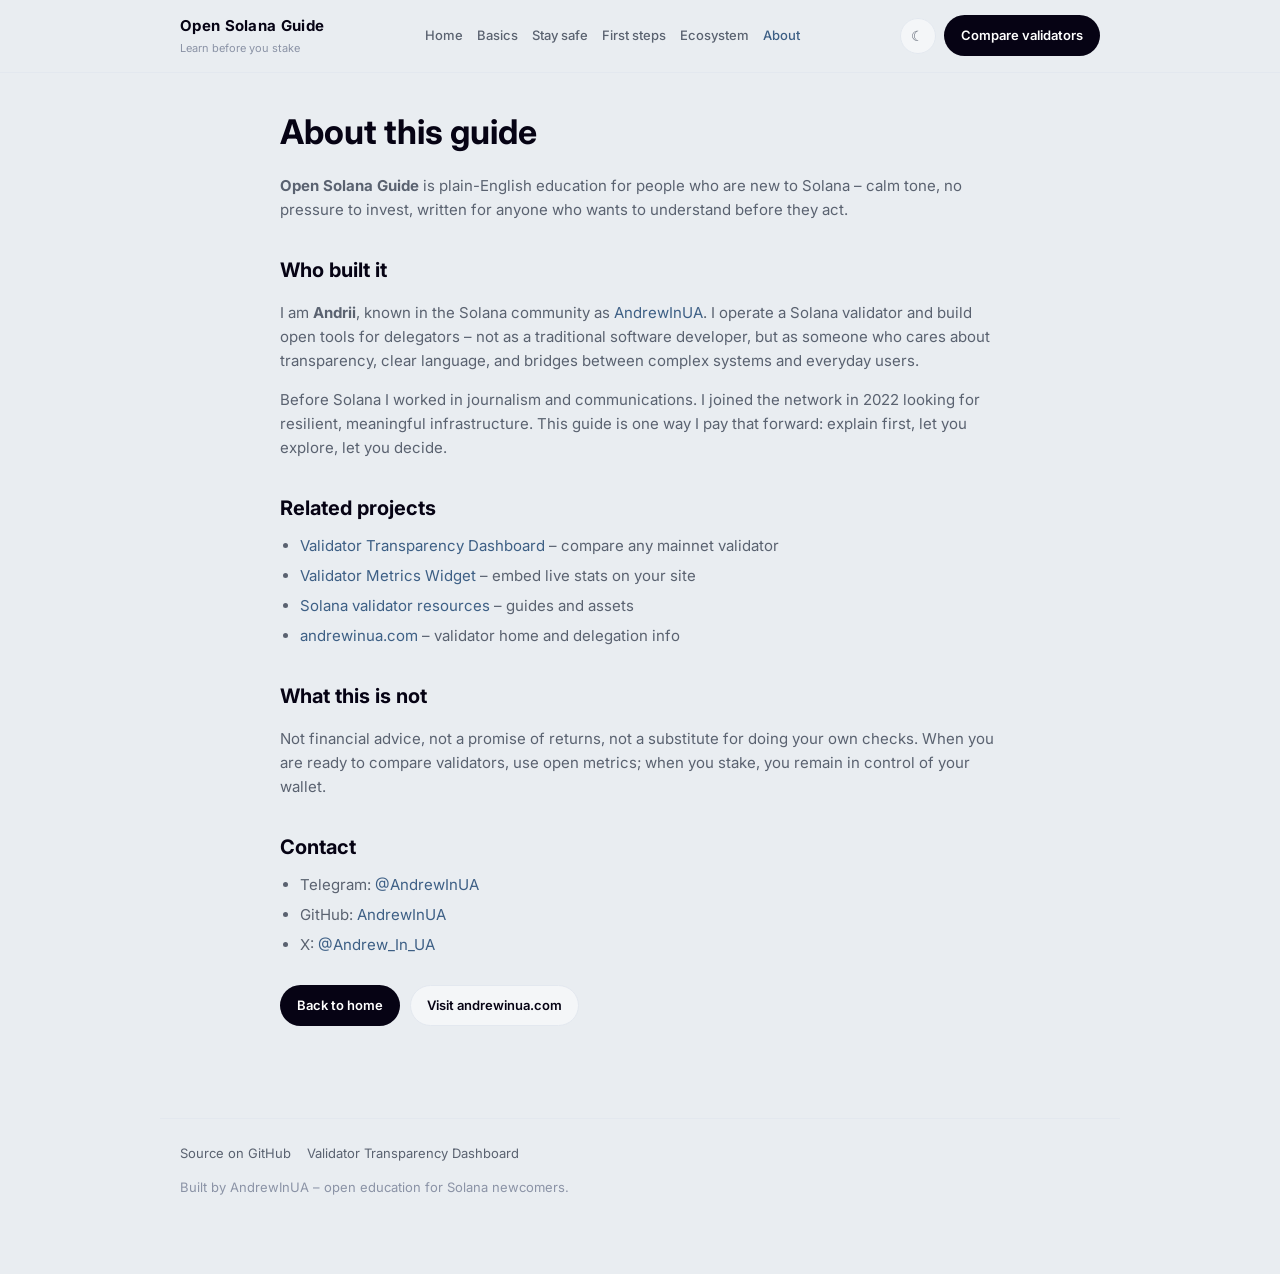
==== about.html @ 5daf4d7b "Present Open Solana Guide as standalone English site. Remove Solyanka and Ukrainian-version referenc" ====
<!doctype html>
<html lang="en">
<head>
  <meta charset="utf-8" />
  <meta name="viewport" content="width=device-width, initial-scale=1" />
  <meta name="description" content="About Open Solana Guide and AndrewInUA – builder of transparency tools for Solana delegators." />
  <title>About – Open Solana Guide</title>
  <link rel="preconnect" href="https://fonts.googleapis.com" />
  <link rel="preconnect" href="https://fonts.gstatic.com" crossorigin />
  <link href="https://fonts.googleapis.com/css2?family=Inter:wght@400;500;600;700&display=swap" rel="stylesheet" />
  <link rel="stylesheet" href="./styles.css" />
  <script src="./site.js" defer></script>
</head>
<body>
  <header class="site-header">
    <div class="site-header-inner">
      <a href="./index.html" class="brand" style="text-decoration:none">
        <span class="brand-title">Open Solana Guide</span>
        <span class="brand-tag">Learn before you stake</span>
      </a>
      <nav class="site-nav" aria-label="Main">
        <a href="./index.html">Home</a>
        <a href="./basics.html">Basics</a>
        <a href="./stay-safe.html">Stay safe</a>
        <a href="./first-steps.html">First steps</a>
        <a href="./ecosystem.html">Ecosystem</a>
        <a href="./about.html" class="active">About</a>
      </nav>
      <div class="header-actions">
        <button type="button" id="theme-toggle" class="theme-btn" aria-label="Toggle theme">☀</button>
        <a class="btn btn-primary" href="https://validator-transparency-dashboard.vercel.app/?from=learn" target="_blank" rel="noopener">Compare validators</a>
      </div>
    </div>
  </header>

  <main class="wrap prose">
    <h1>About this guide</h1>
    <p>
      <strong>Open Solana Guide</strong> is plain-English education for people who are new to Solana –
      calm tone, no pressure to invest, written for anyone who wants to understand before they act.
    </p>

    <h2>Who built it</h2>
    <p>
      I am <strong>Andrii</strong>, known in the Solana community as <a href="https://andrewinua.com/" target="_blank" rel="noopener">AndrewInUA</a>.
      I operate a Solana validator and build open tools for delegators – not as a traditional software developer,
      but as someone who cares about transparency, clear language, and bridges between complex systems and everyday users.
    </p>
    <p>
      Before Solana I worked in journalism and communications. I joined the network in 2022 looking for resilient,
      meaningful infrastructure. This guide is one way I pay that forward: explain first, let you explore, let you decide.
    </p>

    <h2>Related projects</h2>
    <ul>
      <li><a href="https://validator-transparency-dashboard.vercel.app/?from=learn" target="_blank" rel="noopener">Validator Transparency Dashboard</a> – compare any mainnet validator</li>
      <li><a href="https://github.com/AndrewInUA/solana-validator-metrics-html-widget" target="_blank" rel="noopener">Validator Metrics Widget</a> – embed live stats on your site</li>
      <li><a href="https://github.com/AndrewInUA/solana-validator-resources" target="_blank" rel="noopener">Solana validator resources</a> – guides and assets</li>
      <li><a href="https://andrewinua.com/" target="_blank" rel="noopener">andrewinua.com</a> – validator home and delegation info</li>
    </ul>

    <h2>What this is not</h2>
    <p>
      Not financial advice, not a promise of returns, not a substitute for doing your own checks.
      When you are ready to compare validators, use open metrics; when you stake, you remain in control of your wallet.
    </p>

    <h2>Contact</h2>
    <ul>
      <li>Telegram: <a href="https://t.me/AndrewInUA" target="_blank" rel="noopener">@AndrewInUA</a></li>
      <li>GitHub: <a href="https://github.com/AndrewInUA" target="_blank" rel="noopener">AndrewInUA</a></li>
      <li>X: <a href="https://x.com/Andrew_In_UA" target="_blank" rel="noopener">@Andrew_In_UA</a></li>
    </ul>

    <div class="path-row">
      <a class="btn btn-primary" href="./index.html">Back to home</a>
      <a class="btn btn-ghost" href="https://andrewinua.com/" target="_blank" rel="noopener">Visit andrewinua.com</a>
    </div>
  </main>

  <footer class="wrap site-footer">
    <div class="footer-links">
      <a href="https://github.com/AndrewInUA/open-solana-guide" target="_blank" rel="noopener">Source on GitHub</a>
      <a href="https://validator-transparency-dashboard.vercel.app/?from=learn" target="_blank" rel="noopener">Validator Transparency Dashboard</a>
    </div>
    <p>Built by AndrewInUA – open education for Solana newcomers.</p>
  </footer>
</body>
</html>
---- styles.css ----
:root {
  --bg: #0c0e14;
  --surface: #141821;
  --surface2: #1a2030;
  --border: #2a3142;
  --border2: #3a4358;
  --text: #e8ebf2;
  --text2: #9aa3b8;
  --text3: #6b7488;
  --heading: #f0f3fa;
  --link: #8eb4d4;
  --link-hover: #a8c8e6;
  --accent-soft: #5a7f9e;
  --accent: #4a7394;
  --accent-fg: #f5f8fc;
  --warn: #f36b6b;
  --font: "Inter", system-ui, sans-serif;
  --radius: 16px;
  --radius-sm: 10px;
  --max: 720px;
  --wide: 960px;
  color-scheme: dark;
}

html[data-theme="light"] {
  --bg: #e9edf1;
  --surface: #ffffff;
  --surface2: #f4f6f8;
  --border: #e3e8ef;
  --border2: #d6dce5;
  --text: #101319;
  --text2: #5a6270;
  --text3: #8b93a6;
  --heading: #060314;
  --link: #3d5f85;
  --link-hover: #2a4560;
  --accent-soft: #9aafc4;
  --accent: #060314;
  --accent-fg: #ffffff;
  color-scheme: light;
}

*, *::before, *::after { box-sizing: border-box; }

body {
  margin: 0;
  font-family: var(--font);
  background: var(--bg);
  color: var(--text);
  line-height: 1.6;
  font-size: 16px;
}

a { color: var(--link); text-decoration: none; }
a:hover { color: var(--link-hover); text-decoration: underline; }

.wrap {
  max-width: var(--wide);
  margin: 0 auto;
  padding: 0 20px 64px;
}

.site-header {
  position: sticky;
  top: 0;
  z-index: 20;
  background: color-mix(in srgb, var(--bg) 88%, transparent);
  backdrop-filter: blur(10px);
  border-bottom: 1px solid var(--border);
}

.site-header-inner {
  max-width: var(--wide);
  margin: 0 auto;
  padding: 14px 20px;
  display: flex;
  align-items: center;
  justify-content: space-between;
  gap: 16px;
  flex-wrap: wrap;
}

.brand {
  display: flex;
  flex-direction: column;
  gap: 2px;
}

.brand-title {
  font-size: 15px;
  font-weight: 700;
  color: var(--heading);
  letter-spacing: 0.02em;
}

.brand-tag {
  font-size: 11px;
  color: var(--text3);
}

.site-nav {
  display: flex;
  flex-wrap: wrap;
  gap: 6px 14px;
  align-items: center;
}

.site-nav a {
  font-size: 13px;
  color: var(--text2);
  text-decoration: none;
  font-weight: 500;
}

.site-nav a:hover,
.site-nav a.active {
  color: var(--heading);
  text-decoration: none;
}

.site-nav a.active { color: var(--link); }

.header-actions {
  display: flex;
  gap: 8px;
  align-items: center;
}

.btn {
  display: inline-flex;
  align-items: center;
  justify-content: center;
  padding: 9px 16px;
  border-radius: 999px;
  font-size: 13px;
  font-weight: 600;
  border: 1px solid transparent;
  cursor: pointer;
  text-decoration: none !important;
  transition: opacity 0.15s ease;
}

.btn:hover { opacity: 0.92; text-decoration: none !important; }

.btn-primary {
  background: var(--accent);
  color: var(--accent-fg);
}

.btn-ghost {
  background: var(--surface2);
  color: var(--heading);
  border-color: var(--border);
}

.theme-btn {
  width: 36px;
  height: 36px;
  padding: 0;
  border-radius: 999px;
  border: 1px solid var(--border);
  background: var(--surface2);
  color: var(--text2);
  cursor: pointer;
  font-size: 14px;
}

.hero {
  padding: 48px 0 32px;
  max-width: var(--max);
}

.hero h1 {
  margin: 0 0 12px;
  font-size: clamp(28px, 5vw, 38px);
  line-height: 1.15;
  color: var(--heading);
  letter-spacing: -0.02em;
}

.hero-lead {
  font-size: 18px;
  color: var(--text2);
  margin: 0 0 24px;
  max-width: 36em;
}

.hero-note {
  font-size: 14px;
  color: var(--text3);
  border-left: 3px solid var(--accent-soft);
  padding-left: 14px;
  margin: 24px 0 0;
}

.card-grid {
  display: grid;
  grid-template-columns: repeat(auto-fill, minmax(260px, 1fr));
  gap: 14px;
  margin: 32px 0;
}

.card {
  background: var(--surface);
  border: 1px solid var(--border);
  border-radius: var(--radius);
  padding: 20px;
}

.card h2, .card h3 {
  margin: 0 0 8px;
  font-size: 16px;
  color: var(--heading);
}

.card p {
  margin: 0 0 12px;
  font-size: 14px;
  color: var(--text2);
}

.card-link {
  font-size: 13px;
  font-weight: 600;
  color: var(--link);
}

.prose {
  max-width: var(--max);
  padding: 32px 0 16px;
}

.prose h1 {
  margin: 0 0 12px;
  font-size: clamp(26px, 4vw, 34px);
  color: var(--heading);
}

.prose h2 {
  margin: 32px 0 10px;
  font-size: 20px;
  color: var(--heading);
}

.prose h3 {
  margin: 24px 0 8px;
  font-size: 16px;
  color: var(--heading);
}

.prose p, .prose li {
  color: var(--text2);
  font-size: 15px;
}

.prose ul, .prose ol {
  padding-left: 1.25em;
  margin: 0 0 16px;
}

.prose li { margin-bottom: 6px; }

.prose blockquote {
  margin: 20px 0;
  padding: 14px 18px;
  border-left: 3px solid var(--accent-soft);
  background: var(--surface2);
  border-radius: 0 var(--radius-sm) var(--radius-sm) 0;
  color: var(--text2);
  font-size: 15px;
}

.callout {
  background: var(--surface);
  border: 1px solid var(--border);
  border-radius: var(--radius);
  padding: 18px 20px;
  margin: 24px 0;
}

.callout strong { color: var(--heading); }

.callout-warn {
  border-color: color-mix(in srgb, var(--warn) 40%, var(--border));
}

.path-row {
  display: flex;
  flex-wrap: wrap;
  gap: 10px;
  margin: 28px 0;
}

.step-list {
  counter-reset: step;
  list-style: none;
  padding: 0;
  margin: 20px 0;
}

.step-list li {
  counter-increment: step;
  position: relative;
  padding: 16px 16px 16px 52px;
  margin-bottom: 10px;
  background: var(--surface);
  border: 1px solid var(--border);
  border-radius: var(--radius-sm);
  color: var(--text2);
  font-size: 15px;
}

.step-list li::before {
  content: counter(step);
  position: absolute;
  left: 16px;
  top: 16px;
  width: 24px;
  height: 24px;
  border-radius: 999px;
  background: var(--accent);
  color: var(--accent-fg);
  font-size: 12px;
  font-weight: 700;
  display: flex;
  align-items: center;
  justify-content: center;
}

.site-footer {
  margin-top: 48px;
  padding-top: 24px;
  border-top: 1px solid var(--border);
  font-size: 13px;
  color: var(--text3);
}

.site-footer a { color: var(--text2); }

.footer-links {
  display: flex;
  flex-wrap: wrap;
  gap: 8px 16px;
  margin-bottom: 12px;
}

@media (max-width: 640px) {
  .site-nav { width: 100%; }
  .header-actions { width: 100%; justify-content: flex-end; }
}
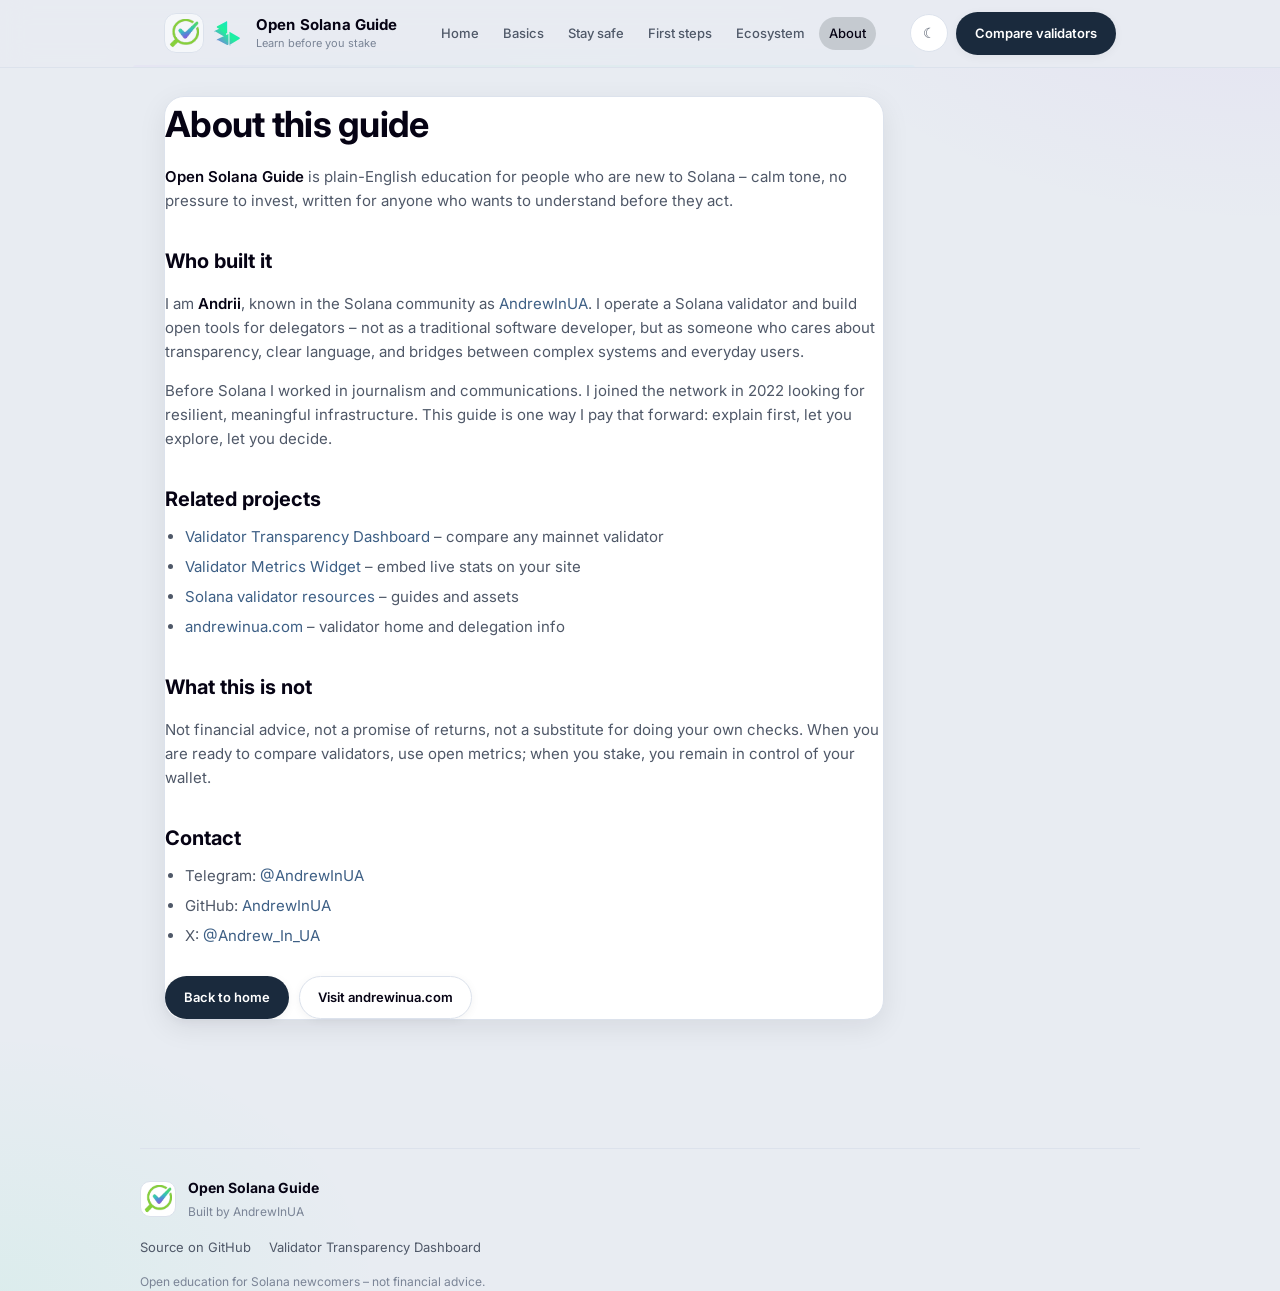
==== commit ce8a8570: "Polish guide UI with logos, hero panel, and card styling. Adds AndrewInUA and Solana marks in the he" ====
--- a/about.html
+++ b/about.html
@@ -9,14 +9,21 @@
   <link rel="preconnect" href="https://fonts.gstatic.com" crossorigin />
   <link href="https://fonts.googleapis.com/css2?family=Inter:wght@400;500;600;700&display=swap" rel="stylesheet" />
   <link rel="stylesheet" href="./styles.css" />
+  <link rel="icon" href="./assets/logo-transparent.png" type="image/png" />
   <script src="./site.js" defer></script>
 </head>
 <body>
   <header class="site-header">
     <div class="site-header-inner">
-      <a href="./index.html" class="brand" style="text-decoration:none">
-        <span class="brand-title">Open Solana Guide</span>
-        <span class="brand-tag">Learn before you stake</span>
+      <a href="./index.html" class="brand">
+        <span class="brand-logos" aria-hidden="true">
+          <img src="./assets/logo-transparent.png" alt="" class="brand-logo brand-logo-owner" width="40" height="40" />
+          <img src="./assets/solana-mark.svg" alt="" class="brand-logo brand-logo-solana" width="32" height="28" />
+        </span>
+        <span class="brand-text">
+          <span class="brand-title">Open Solana Guide</span>
+          <span class="brand-tag">Learn before you stake</span>
+        </span>
       </a>
       <nav class="site-nav" aria-label="Main">
         <a href="./index.html">Home</a>
@@ -33,9 +40,10 @@
     </div>
   </header>
 
-  <main class="wrap prose">
+  <main class="wrap">
+    <article class="prose-panel prose">
     <h1>About this guide</h1>
-    <p>
+    <p class="prose-lead">
       <strong>Open Solana Guide</strong> is plain-English education for people who are new to Solana –
       calm tone, no pressure to invest, written for anyone who wants to understand before they act.
     </p>
@@ -76,14 +84,22 @@
       <a class="btn btn-primary" href="./index.html">Back to home</a>
       <a class="btn btn-ghost" href="https://andrewinua.com/" target="_blank" rel="noopener">Visit andrewinua.com</a>
     </div>
+    </article>
   </main>
 
   <footer class="wrap site-footer">
+    <div class="footer-brand">
+      <img src="./assets/logo-transparent.png" alt="" width="36" height="36" />
+      <div>
+        <strong>Open Solana Guide</strong>
+        <span>Built by AndrewInUA</span>
+      </div>
+    </div>
     <div class="footer-links">
       <a href="https://github.com/AndrewInUA/open-solana-guide" target="_blank" rel="noopener">Source on GitHub</a>
       <a href="https://validator-transparency-dashboard.vercel.app/?from=learn" target="_blank" rel="noopener">Validator Transparency Dashboard</a>
     </div>
-    <p>Built by AndrewInUA – open education for Solana newcomers.</p>
+    <p class="footer-note">Open education for Solana newcomers – not financial advice.</p>
   </footer>
 </body>
 </html>
--- a/styles.css
+++ b/styles.css
@@ -1,42 +1,51 @@
 :root {
-  --bg: #0c0e14;
-  --surface: #141821;
-  --surface2: #1a2030;
-  --border: #2a3142;
-  --border2: #3a4358;
+  --bg: #0a0c12;
+  --bg-elevated: #10141f;
+  --surface: #161b28;
+  --surface2: #1c2333;
+  --border: #2a3348;
+  --border2: #3d4a63;
   --text: #e8ebf2;
   --text2: #9aa3b8;
   --text3: #6b7488;
-  --heading: #f0f3fa;
+  --heading: #f4f6fb;
   --link: #8eb4d4;
   --link-hover: #a8c8e6;
   --accent-soft: #5a7f9e;
-  --accent: #4a7394;
+  --accent: #5b8cad;
   --accent-fg: #f5f8fc;
+  --solana-purple: #9945ff;
+  --solana-green: #14f195;
+  --solana-cyan: #00d4ff;
   --warn: #f36b6b;
   --font: "Inter", system-ui, sans-serif;
-  --radius: 16px;
-  --radius-sm: 10px;
+  --radius: 18px;
+  --radius-sm: 12px;
   --max: 720px;
-  --wide: 960px;
+  --wide: 1000px;
+  --shadow-card: 0 8px 32px rgba(0, 0, 0, 0.35);
+  --shadow-soft: 0 2px 12px rgba(0, 0, 0, 0.2);
   color-scheme: dark;
 }
 
 html[data-theme="light"] {
-  --bg: #e9edf1;
+  --bg: #e8ecf2;
+  --bg-elevated: #f0f3f8;
   --surface: #ffffff;
-  --surface2: #f4f6f8;
-  --border: #e3e8ef;
-  --border2: #d6dce5;
+  --surface2: #f5f7fa;
+  --border: #dce2ec;
+  --border2: #c5cedd;
   --text: #101319;
-  --text2: #5a6270;
-  --text3: #8b93a6;
+  --text2: #4f5868;
+  --text3: #7a8496;
   --heading: #060314;
   --link: #3d5f85;
   --link-hover: #2a4560;
-  --accent-soft: #9aafc4;
-  --accent: #060314;
+  --accent-soft: #8fa8c0;
+  --accent: #1a2a3d;
   --accent-fg: #ffffff;
+  --shadow-card: 0 8px 28px rgba(16, 19, 25, 0.08);
+  --shadow-soft: 0 2px 10px rgba(16, 19, 25, 0.05);
   color-scheme: light;
 }
 
@@ -49,6 +58,16 @@
   color: var(--text);
   line-height: 1.6;
   font-size: 16px;
+  min-height: 100vh;
+  background-image:
+    radial-gradient(ellipse 80% 50% at 100% -10%, rgba(153, 69, 255, 0.12), transparent 55%),
+    radial-gradient(ellipse 60% 40% at 0% 100%, rgba(20, 241, 149, 0.07), transparent 50%);
+}
+
+html[data-theme="light"] body {
+  background-image:
+    radial-gradient(ellipse 80% 50% at 100% -10%, rgba(153, 69, 255, 0.08), transparent 55%),
+    radial-gradient(ellipse 60% 40% at 0% 100%, rgba(20, 241, 149, 0.06), transparent 50%);
 }
 
 a { color: var(--link); text-decoration: none; }
@@ -57,22 +76,22 @@
 .wrap {
   max-width: var(--wide);
   margin: 0 auto;
-  padding: 0 20px 64px;
+  padding: 0 24px 72px;
 }
 
 .site-header {
   position: sticky;
   top: 0;
-  z-index: 20;
-  background: color-mix(in srgb, var(--bg) 88%, transparent);
-  backdrop-filter: blur(10px);
+  z-index: 30;
+  background: color-mix(in srgb, var(--bg) 90%, transparent);
+  backdrop-filter: blur(14px);
   border-bottom: 1px solid var(--border);
 }
 
 .site-header-inner {
   max-width: var(--wide);
   margin: 0 auto;
-  padding: 14px 20px;
+  padding: 12px 24px;
   display: flex;
   align-items: center;
   justify-content: space-between;
@@ -82,26 +101,66 @@
 
 .brand {
   display: flex;
+  align-items: center;
+  gap: 12px;
+  text-decoration: none !important;
+  min-width: 0;
+}
+
+.brand:hover { text-decoration: none !important; }
+
+.brand-logos {
+  display: flex;
+  align-items: center;
+  gap: 8px;
+  flex-shrink: 0;
+}
+
+.brand-logo {
+  display: block;
+  object-fit: contain;
+}
+
+.brand-logo-owner {
+  width: 40px;
+  height: 40px;
+  border-radius: 12px;
+  border: 1px solid var(--border);
+  background: var(--surface2);
+  padding: 4px;
+}
+
+.brand-logo-solana {
+  width: 32px;
+  height: auto;
+  opacity: 0.95;
+}
+
+.brand-text {
+  display: flex;
   flex-direction: column;
-  gap: 2px;
+  gap: 1px;
+  min-width: 0;
 }
 
 .brand-title {
   font-size: 15px;
   font-weight: 700;
   color: var(--heading);
-  letter-spacing: 0.02em;
+  letter-spacing: 0.01em;
+  line-height: 1.25;
 }
 
 .brand-tag {
   font-size: 11px;
   color: var(--text3);
+  line-height: 1.3;
 }
 
 .site-nav {
   display: flex;
   flex-wrap: wrap;
-  gap: 6px 14px;
+  gap: 4px;
   align-items: center;
 }
 
@@ -110,15 +169,22 @@
   color: var(--text2);
   text-decoration: none;
   font-weight: 500;
-}
-
-.site-nav a:hover,
+  padding: 6px 10px;
+  border-radius: 999px;
+  transition: background 0.15s ease, color 0.15s ease;
+}
+
+.site-nav a:hover {
+  color: var(--heading);
+  background: var(--surface2);
+  text-decoration: none;
+}
+
 .site-nav a.active {
   color: var(--heading);
+  background: color-mix(in srgb, var(--accent) 22%, var(--surface2));
   text-decoration: none;
 }
-
-.site-nav a.active { color: var(--link); }
 
 .header-actions {
   display: flex;
@@ -130,93 +196,188 @@
   display: inline-flex;
   align-items: center;
   justify-content: center;
-  padding: 9px 16px;
+  padding: 10px 18px;
   border-radius: 999px;
   font-size: 13px;
   font-weight: 600;
   border: 1px solid transparent;
   cursor: pointer;
   text-decoration: none !important;
-  transition: opacity 0.15s ease;
-}
-
-.btn:hover { opacity: 0.92; text-decoration: none !important; }
+  transition: transform 0.12s ease, box-shadow 0.15s ease, opacity 0.15s ease;
+}
+
+.btn:hover {
+  text-decoration: none !important;
+  transform: translateY(-1px);
+}
 
 .btn-primary {
+  background: linear-gradient(135deg, var(--accent) 0%, color-mix(in srgb, var(--solana-purple) 35%, var(--accent)) 100%);
+  color: var(--accent-fg);
+  box-shadow: var(--shadow-soft);
+}
+
+html[data-theme="light"] .btn-primary {
   background: var(--accent);
   color: var(--accent-fg);
 }
 
 .btn-ghost {
-  background: var(--surface2);
+  background: var(--surface);
   color: var(--heading);
   border-color: var(--border);
+  box-shadow: var(--shadow-soft);
 }
 
 .theme-btn {
-  width: 36px;
-  height: 36px;
+  width: 38px;
+  height: 38px;
   padding: 0;
   border-radius: 999px;
   border: 1px solid var(--border);
-  background: var(--surface2);
+  background: var(--surface);
   color: var(--text2);
   cursor: pointer;
   font-size: 14px;
-}
-
-.hero {
-  padding: 48px 0 32px;
+  transition: background 0.15s ease;
+}
+
+.theme-btn:hover { background: var(--surface2); }
+
+.hero-panel {
+  margin-top: 28px;
+  padding: 36px 32px 32px;
+  background: var(--surface);
+  border: 1px solid var(--border);
+  border-radius: calc(var(--radius) + 4px);
+  box-shadow: var(--shadow-card);
+  position: relative;
+  overflow: hidden;
   max-width: var(--max);
+}
+
+.hero-panel::before {
+  content: "";
+  position: absolute;
+  top: 0;
+  left: 0;
+  right: 0;
+  height: 3px;
+  background: linear-gradient(90deg, var(--solana-purple), var(--solana-green), var(--solana-cyan));
+  opacity: 0.85;
+}
+
+.hero-badge {
+  display: inline-flex;
+  align-items: center;
+  gap: 8px;
+  font-size: 11px;
+  font-weight: 600;
+  letter-spacing: 0.06em;
+  text-transform: uppercase;
+  color: var(--text3);
+  margin-bottom: 14px;
+}
+
+.hero-badge img {
+  width: 18px;
+  height: auto;
 }
 
 .hero h1 {
   margin: 0 0 12px;
-  font-size: clamp(28px, 5vw, 38px);
-  line-height: 1.15;
-  color: var(--heading);
-  letter-spacing: -0.02em;
+  font-size: clamp(30px, 5vw, 42px);
+  line-height: 1.12;
+  color: var(--heading);
+  letter-spacing: -0.03em;
+  position: relative;
 }
 
 .hero-lead {
   font-size: 18px;
   color: var(--text2);
-  margin: 0 0 24px;
-  max-width: 36em;
+  margin: 0 0 26px;
+  max-width: 38em;
+  line-height: 1.55;
 }
 
 .hero-note {
   font-size: 14px;
+  color: var(--text2);
+  border-left: 3px solid var(--accent-soft);
+  padding: 12px 0 12px 16px;
+  margin: 24px 0 0;
+  background: color-mix(in srgb, var(--surface2) 80%, transparent);
+  border-radius: 0 var(--radius-sm) var(--radius-sm) 0;
+}
+
+.section-intro {
+  max-width: var(--max);
+  margin: 40px 0 16px;
+}
+
+.section-intro h2 {
+  margin: 0 0 8px;
+  font-size: 13px;
+  font-weight: 700;
+  letter-spacing: 0.08em;
+  text-transform: uppercase;
   color: var(--text3);
-  border-left: 3px solid var(--accent-soft);
-  padding-left: 14px;
-  margin: 24px 0 0;
+}
+
+.section-intro p {
+  margin: 0;
+  font-size: 15px;
+  color: var(--text2);
+  max-width: 40em;
+  line-height: 1.55;
+}
+
+.section-intro strong {
+  color: var(--heading);
+  font-weight: 600;
 }
 
 .card-grid {
   display: grid;
-  grid-template-columns: repeat(auto-fill, minmax(260px, 1fr));
-  gap: 14px;
-  margin: 32px 0;
+  grid-template-columns: repeat(auto-fill, minmax(280px, 1fr));
+  gap: 16px;
+  margin: 0 0 32px;
+  max-width: var(--wide);
 }
 
 .card {
   background: var(--surface);
   border: 1px solid var(--border);
   border-radius: var(--radius);
-  padding: 20px;
-}
-
-.card h2, .card h3 {
+  padding: 22px;
+  box-shadow: var(--shadow-soft);
+  transition: transform 0.15s ease, border-color 0.15s ease, box-shadow 0.15s ease;
+}
+
+.card:hover {
+  transform: translateY(-2px);
+  border-color: var(--border2);
+  box-shadow: var(--shadow-card);
+}
+
+.card-icon {
+  font-size: 22px;
+  line-height: 1;
+  margin-bottom: 10px;
+}
+
+.card h3 {
   margin: 0 0 8px;
-  font-size: 16px;
+  font-size: 17px;
   color: var(--heading);
 }
 
 .card p {
-  margin: 0 0 12px;
+  margin: 0 0 14px;
   font-size: 14px;
   color: var(--text2);
+  line-height: 1.5;
 }
 
 .card-link {
@@ -225,15 +386,58 @@
   color: var(--link);
 }
 
+.quote-panel {
+  max-width: var(--max);
+  margin: 8px 0 28px;
+  padding: 18px 22px;
+  border-left: 3px solid var(--solana-green);
+  background: var(--surface);
+  border-radius: 0 var(--radius-sm) var(--radius-sm) 0;
+  border: 1px solid var(--border);
+  border-left-width: 3px;
+  border-left-color: var(--solana-green);
+  color: var(--text2);
+  font-size: 15px;
+  line-height: 1.55;
+  box-shadow: var(--shadow-soft);
+}
+
+.prose-panel {
+  max-width: var(--max);
+  margin-top: 28px;
+  padding: 32px 32px 36px;
+  background: var(--surface);
+  border: 1px solid var(--border);
+  border-radius: calc(var(--radius) + 2px);
+  box-shadow: var(--shadow-card);
+}
+
+.prose-panel::before {
+  content: "";
+  display: block;
+  height: 3px;
+  margin: -32px -32px 28px;
+  border-radius: calc(var(--radius) + 2px) calc(var(--radius) + 2px) 0 0;
+  background: linear-gradient(90deg, var(--solana-purple), var(--solana-green), var(--solana-cyan));
+  opacity: 0.75;
+}
+
 .prose {
-  max-width: var(--max);
-  padding: 32px 0 16px;
+  padding: 0;
 }
 
 .prose h1 {
   margin: 0 0 12px;
-  font-size: clamp(26px, 4vw, 34px);
-  color: var(--heading);
+  font-size: clamp(28px, 4vw, 36px);
+  color: var(--heading);
+  letter-spacing: -0.02em;
+}
+
+.prose-lead {
+  font-size: 17px;
+  color: var(--text2);
+  margin: 0 0 8px;
+  line-height: 1.55;
 }
 
 .prose h2 {
@@ -251,6 +455,7 @@
 .prose p, .prose li {
   color: var(--text2);
   font-size: 15px;
+  line-height: 1.6;
 }
 
 .prose ul, .prose ol {
@@ -259,6 +464,8 @@
 }
 
 .prose li { margin-bottom: 6px; }
+
+.prose strong { color: var(--heading); font-weight: 600; }
 
 .prose blockquote {
   margin: 20px 0;
@@ -271,9 +478,9 @@
 }
 
 .callout {
-  background: var(--surface);
-  border: 1px solid var(--border);
-  border-radius: var(--radius);
+  background: var(--surface2);
+  border: 1px solid var(--border);
+  border-radius: var(--radius-sm);
   padding: 18px 20px;
   margin: 24px 0;
 }
@@ -288,7 +495,7 @@
   display: flex;
   flex-wrap: wrap;
   gap: 10px;
-  margin: 28px 0;
+  margin: 28px 0 0;
 }
 
 .step-list {
@@ -301,24 +508,25 @@
 .step-list li {
   counter-increment: step;
   position: relative;
-  padding: 16px 16px 16px 52px;
-  margin-bottom: 10px;
-  background: var(--surface);
+  padding: 18px 18px 18px 56px;
+  margin-bottom: 12px;
+  background: var(--surface2);
   border: 1px solid var(--border);
   border-radius: var(--radius-sm);
   color: var(--text2);
   font-size: 15px;
+  line-height: 1.55;
 }
 
 .step-list li::before {
   content: counter(step);
   position: absolute;
   left: 16px;
-  top: 16px;
-  width: 24px;
-  height: 24px;
+  top: 18px;
+  width: 28px;
+  height: 28px;
   border-radius: 999px;
-  background: var(--accent);
+  background: linear-gradient(135deg, var(--accent), color-mix(in srgb, var(--solana-purple) 40%, var(--accent)));
   color: var(--accent-fg);
   font-size: 12px;
   font-weight: 700;
@@ -328,23 +536,66 @@
 }
 
 .site-footer {
-  margin-top: 48px;
-  padding-top: 24px;
+  margin-top: 56px;
+  padding: 28px 0 0;
   border-top: 1px solid var(--border);
   font-size: 13px;
   color: var(--text3);
 }
 
+.footer-brand {
+  display: flex;
+  align-items: center;
+  gap: 12px;
+  margin-bottom: 16px;
+}
+
+.footer-brand img {
+  width: 36px;
+  height: 36px;
+  border-radius: 10px;
+  border: 1px solid var(--border);
+  padding: 3px;
+  background: var(--surface);
+}
+
+.footer-brand strong {
+  display: block;
+  color: var(--heading);
+  font-size: 14px;
+}
+
+.footer-brand span {
+  display: block;
+  font-size: 12px;
+  color: var(--text3);
+  margin-top: 2px;
+}
+
 .site-footer a { color: var(--text2); }
 
 .footer-links {
   display: flex;
   flex-wrap: wrap;
-  gap: 8px 16px;
-  margin-bottom: 12px;
-}
-
-@media (max-width: 640px) {
-  .site-nav { width: 100%; }
-  .header-actions { width: 100%; justify-content: flex-end; }
-}
+  gap: 8px 18px;
+  margin-bottom: 14px;
+}
+
+.footer-note {
+  margin: 0;
+  font-size: 12px;
+  color: var(--text3);
+}
+
+@media (max-width: 720px) {
+  .brand-tag { display: none; }
+  .hero-panel { padding: 28px 20px 24px; }
+  .prose-panel { padding: 24px 20px 28px; }
+  .prose-panel::before { margin: -24px -20px 22px; }
+  .site-nav { width: 100%; order: 3; }
+  .header-actions { margin-left: auto; }
+}
+
+@media (max-width: 480px) {
+  .brand-logo-solana { display: none; }
+}
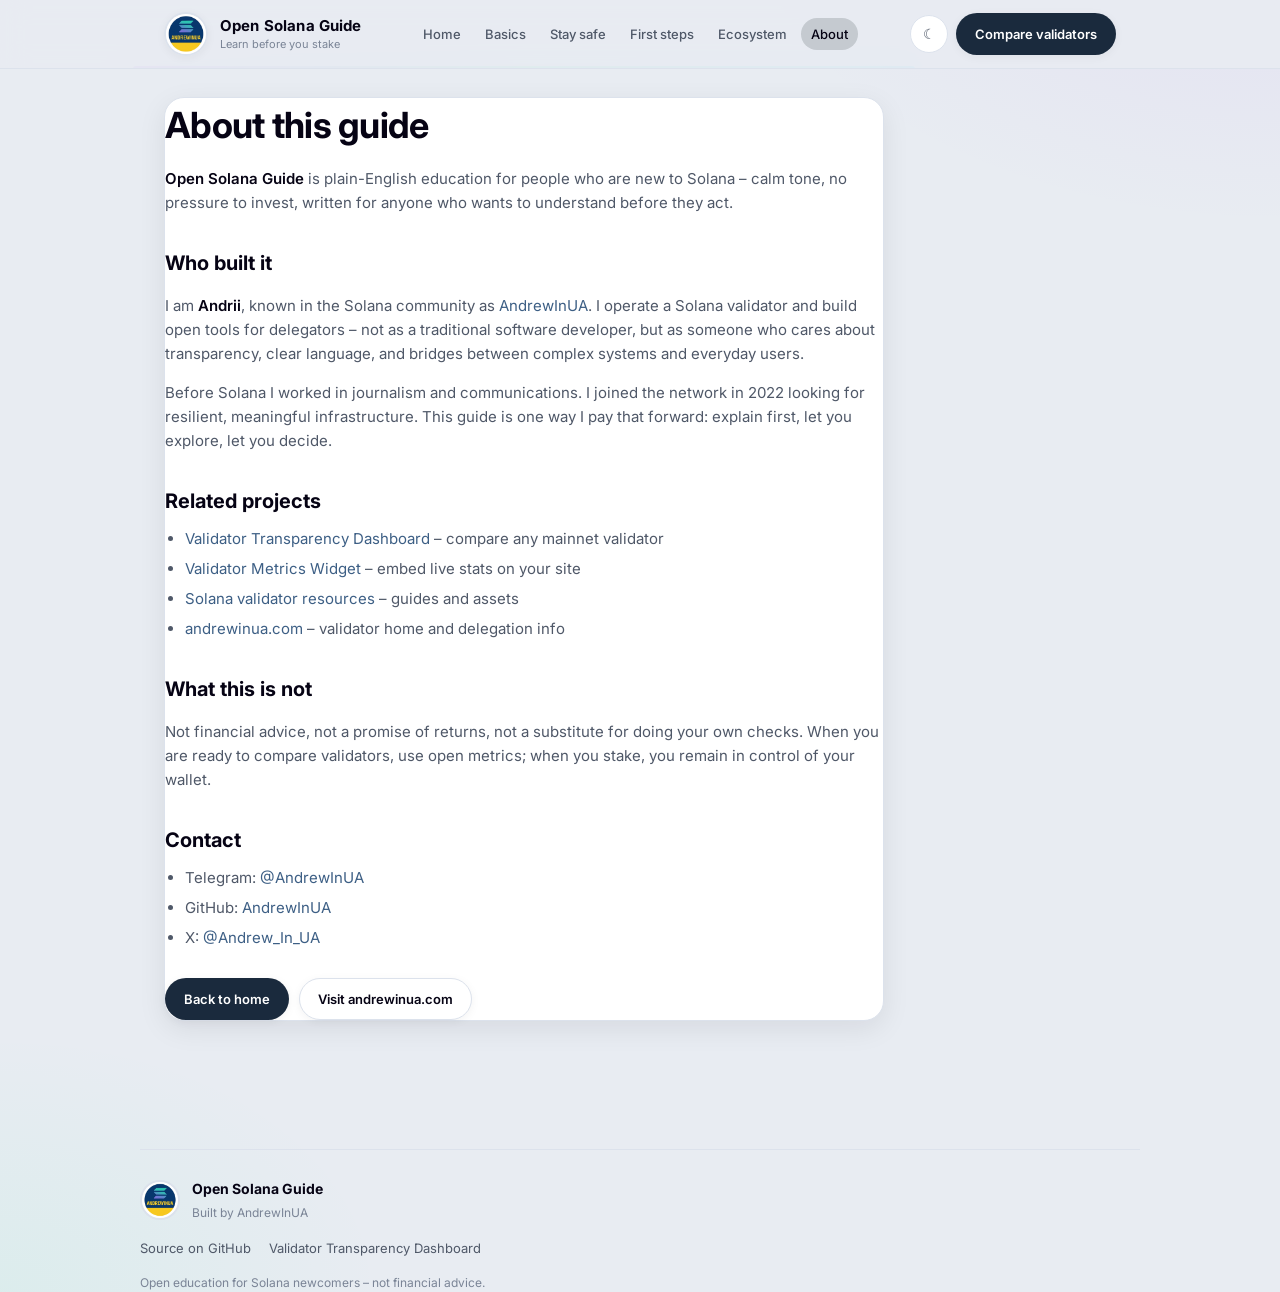
==== commit e319782c: "Use official AndrewInUA circular logo across the guide. Replaces the placeholder mark with the navy " ====
--- a/about.html
+++ b/about.html
@@ -9,17 +9,14 @@
   <link rel="preconnect" href="https://fonts.gstatic.com" crossorigin />
   <link href="https://fonts.googleapis.com/css2?family=Inter:wght@400;500;600;700&display=swap" rel="stylesheet" />
   <link rel="stylesheet" href="./styles.css" />
-  <link rel="icon" href="./assets/logo-transparent.png" type="image/png" />
+  <link rel="icon" href="./assets/logo.png" type="image/jpeg" />
   <script src="./site.js" defer></script>
 </head>
 <body>
   <header class="site-header">
     <div class="site-header-inner">
       <a href="./index.html" class="brand">
-        <span class="brand-logos" aria-hidden="true">
-          <img src="./assets/logo-transparent.png" alt="" class="brand-logo brand-logo-owner" width="40" height="40" />
-          <img src="./assets/solana-mark.svg" alt="" class="brand-logo brand-logo-solana" width="32" height="28" />
-        </span>
+        <img src="./assets/logo.png" alt="AndrewInUA" class="brand-logo" width="44" height="44" />
         <span class="brand-text">
           <span class="brand-title">Open Solana Guide</span>
           <span class="brand-tag">Learn before you stake</span>
@@ -89,7 +86,7 @@
 
   <footer class="wrap site-footer">
     <div class="footer-brand">
-      <img src="./assets/logo-transparent.png" alt="" width="36" height="36" />
+      <img src="./assets/logo.png" alt="" width="36" height="36" />
       <div>
         <strong>Open Solana Guide</strong>
         <span>Built by AndrewInUA</span>
--- a/styles.css
+++ b/styles.css
@@ -109,31 +109,15 @@
 
 .brand:hover { text-decoration: none !important; }
 
-.brand-logos {
-  display: flex;
-  align-items: center;
-  gap: 8px;
-  flex-shrink: 0;
-}
-
 .brand-logo {
   display: block;
-  object-fit: contain;
-}
-
-.brand-logo-owner {
-  width: 40px;
-  height: 40px;
-  border-radius: 12px;
-  border: 1px solid var(--border);
-  background: var(--surface2);
-  padding: 4px;
-}
-
-.brand-logo-solana {
-  width: 32px;
-  height: auto;
-  opacity: 0.95;
+  width: 44px;
+  height: 44px;
+  border-radius: 50%;
+  border: 2px solid var(--border);
+  box-shadow: var(--shadow-soft);
+  object-fit: cover;
+  flex-shrink: 0;
 }
 
 .brand-text {
@@ -551,12 +535,11 @@
 }
 
 .footer-brand img {
-  width: 36px;
-  height: 36px;
-  border-radius: 10px;
-  border: 1px solid var(--border);
-  padding: 3px;
-  background: var(--surface);
+  width: 40px;
+  height: 40px;
+  border-radius: 50%;
+  border: 2px solid var(--border);
+  object-fit: cover;
 }
 
 .footer-brand strong {
@@ -596,6 +579,3 @@
   .header-actions { margin-left: auto; }
 }
 
-@media (max-width: 480px) {
-  .brand-logo-solana { display: none; }
-}
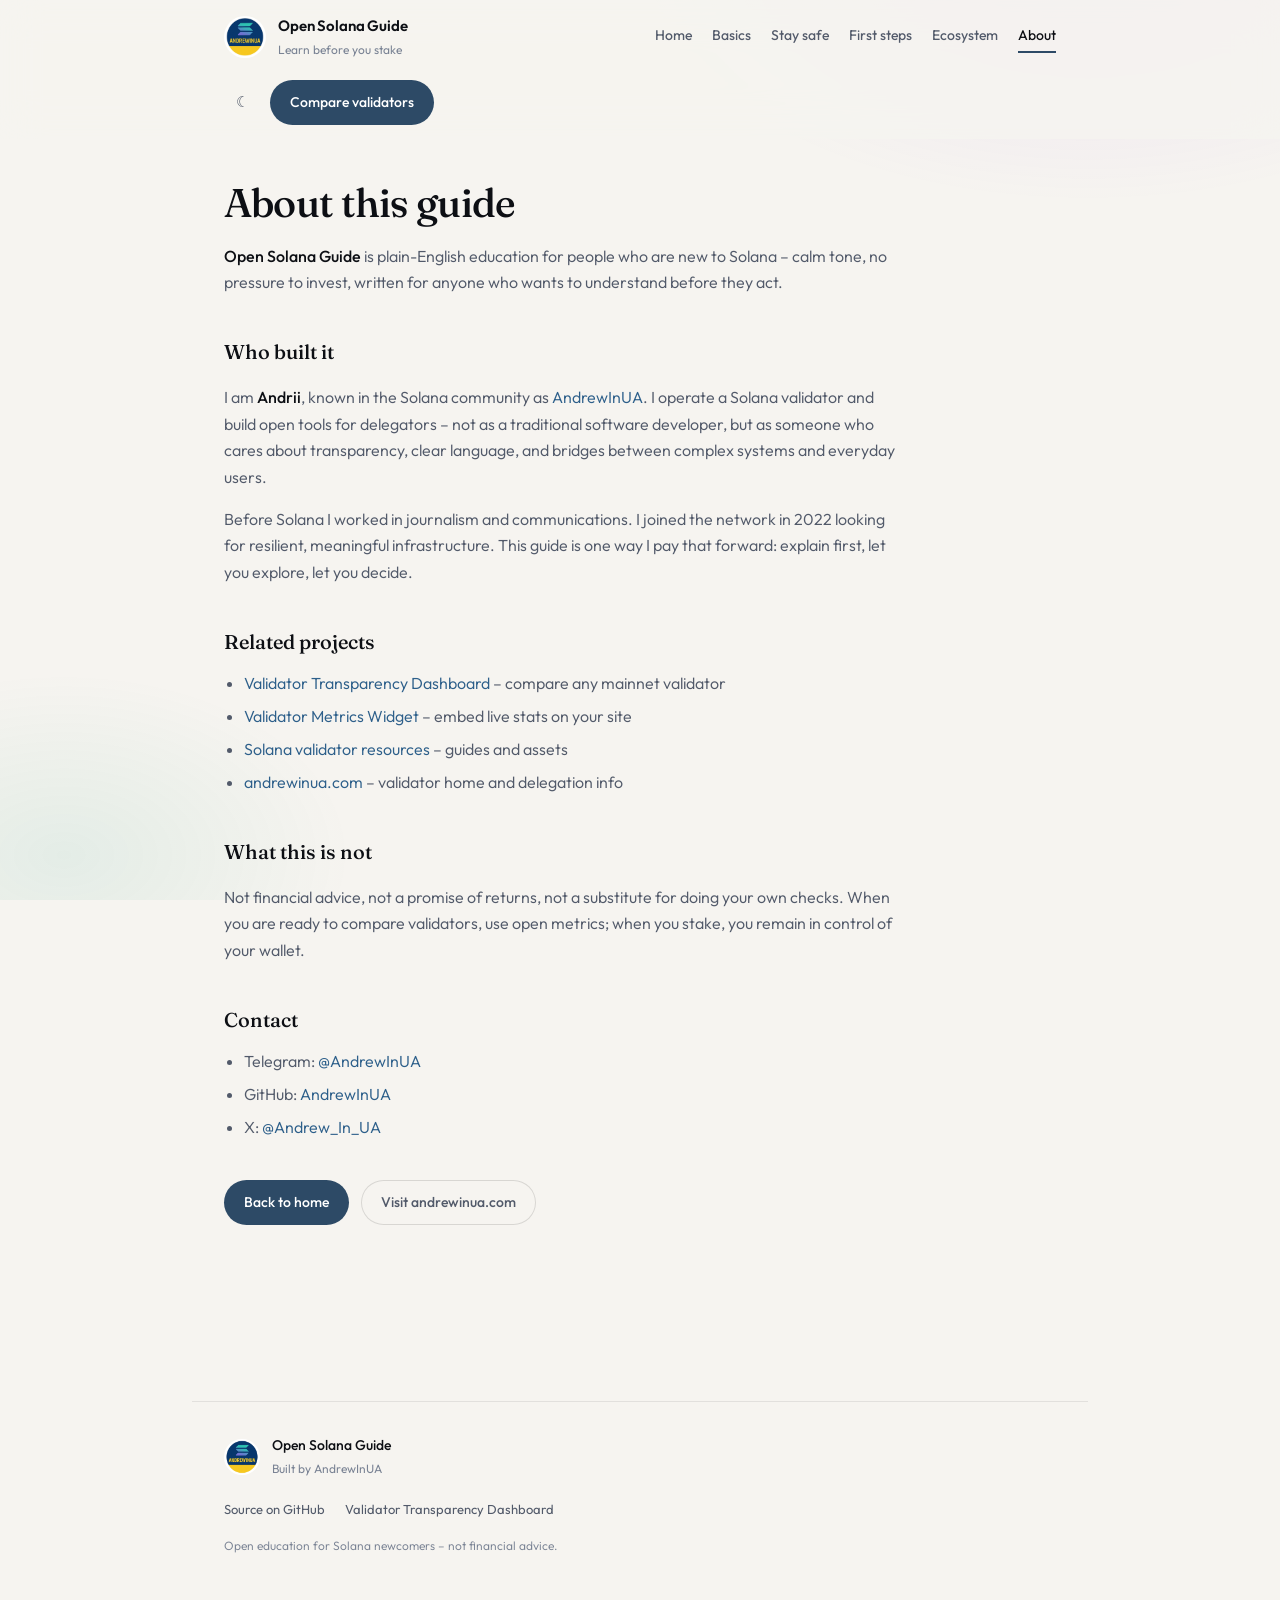
==== commit f7307802: "Redesign guide with editorial layout instead of Notion-style boxes. Open hero, serif headings, list-" ====
--- a/about.html
+++ b/about.html
@@ -7,7 +7,7 @@
   <title>About – Open Solana Guide</title>
   <link rel="preconnect" href="https://fonts.googleapis.com" />
   <link rel="preconnect" href="https://fonts.gstatic.com" crossorigin />
-  <link href="https://fonts.googleapis.com/css2?family=Inter:wght@400;500;600;700&display=swap" rel="stylesheet" />
+  <link href="https://fonts.googleapis.com/css2?family=Fraunces:opsz,wght@9..144,400;9..144,500&family=Outfit:wght@350;400;500;600&display=swap" rel="stylesheet" />
   <link rel="stylesheet" href="./styles.css" />
   <link rel="icon" href="./assets/logo.png" type="image/jpeg" />
   <script src="./site.js" defer></script>
--- a/styles.css
+++ b/styles.css
@@ -1,51 +1,38 @@
 :root {
-  --bg: #0a0c12;
-  --bg-elevated: #10141f;
-  --surface: #161b28;
-  --surface2: #1c2333;
-  --border: #2a3348;
-  --border2: #3d4a63;
-  --text: #e8ebf2;
-  --text2: #9aa3b8;
-  --text3: #6b7488;
-  --heading: #f4f6fb;
-  --link: #8eb4d4;
-  --link-hover: #a8c8e6;
-  --accent-soft: #5a7f9e;
-  --accent: #5b8cad;
-  --accent-fg: #f5f8fc;
-  --solana-purple: #9945ff;
-  --solana-green: #14f195;
-  --solana-cyan: #00d4ff;
-  --warn: #f36b6b;
-  --font: "Inter", system-ui, sans-serif;
-  --radius: 18px;
-  --radius-sm: 12px;
-  --max: 720px;
-  --wide: 1000px;
-  --shadow-card: 0 8px 32px rgba(0, 0, 0, 0.35);
-  --shadow-soft: 0 2px 12px rgba(0, 0, 0, 0.2);
+  --bg: #08090d;
+  --text: #e2e6ef;
+  --text2: #9ca6b8;
+  --text3: #6d778a;
+  --heading: #f8f9fc;
+  --link: #7eb3dc;
+  --link-hover: #a5cceb;
+  --accent: #6b9fc4;
+  --accent-fg: #0a0c10;
+  --line: rgba(255, 255, 255, 0.08);
+  --line-strong: rgba(255, 255, 255, 0.14);
+  --glow-purple: rgba(153, 69, 255, 0.18);
+  --glow-teal: rgba(20, 241, 149, 0.1);
+  --font: "Outfit", system-ui, sans-serif;
+  --font-display: "Fraunces", Georgia, serif;
+  --max: 42rem;
+  --wide: 56rem;
   color-scheme: dark;
 }
 
 html[data-theme="light"] {
-  --bg: #e8ecf2;
-  --bg-elevated: #f0f3f8;
-  --surface: #ffffff;
-  --surface2: #f5f7fa;
-  --border: #dce2ec;
-  --border2: #c5cedd;
-  --text: #101319;
-  --text2: #4f5868;
-  --text3: #7a8496;
-  --heading: #060314;
-  --link: #3d5f85;
-  --link-hover: #2a4560;
-  --accent-soft: #8fa8c0;
-  --accent: #1a2a3d;
+  --bg: #f6f4f0;
+  --text: #1a1d24;
+  --text2: #525a6a;
+  --text3: #7a8394;
+  --heading: #0d0f14;
+  --link: #2d5f8a;
+  --link-hover: #1e4466;
+  --accent: #2d4a66;
   --accent-fg: #ffffff;
-  --shadow-card: 0 8px 28px rgba(16, 19, 25, 0.08);
-  --shadow-soft: 0 2px 10px rgba(16, 19, 25, 0.05);
+  --line: rgba(0, 0, 0, 0.08);
+  --line-strong: rgba(0, 0, 0, 0.12);
+  --glow-purple: rgba(153, 69, 255, 0.1);
+  --glow-teal: rgba(20, 160, 120, 0.08);
   color-scheme: light;
 }
 
@@ -56,46 +43,49 @@
   font-family: var(--font);
   background: var(--bg);
   color: var(--text);
-  line-height: 1.6;
-  font-size: 16px;
+  line-height: 1.65;
+  font-size: 17px;
   min-height: 100vh;
-  background-image:
-    radial-gradient(ellipse 80% 50% at 100% -10%, rgba(153, 69, 255, 0.12), transparent 55%),
-    radial-gradient(ellipse 60% 40% at 0% 100%, rgba(20, 241, 149, 0.07), transparent 50%);
-}
-
-html[data-theme="light"] body {
-  background-image:
-    radial-gradient(ellipse 80% 50% at 100% -10%, rgba(153, 69, 255, 0.08), transparent 55%),
-    radial-gradient(ellipse 60% 40% at 0% 100%, rgba(20, 241, 149, 0.06), transparent 50%);
-}
-
-a { color: var(--link); text-decoration: none; }
-a:hover { color: var(--link-hover); text-decoration: underline; }
+  -webkit-font-smoothing: antialiased;
+}
+
+body::before {
+  content: "";
+  position: fixed;
+  inset: 0;
+  pointer-events: none;
+  z-index: -1;
+  background:
+    radial-gradient(ellipse 70% 55% at 85% -5%, var(--glow-purple), transparent 50%),
+    radial-gradient(ellipse 50% 45% at 5% 95%, var(--glow-teal), transparent 45%);
+}
+
+a { color: var(--link); text-decoration: none; transition: color 0.2s ease; }
+a:hover { color: var(--link-hover); }
 
 .wrap {
   max-width: var(--wide);
   margin: 0 auto;
-  padding: 0 24px 72px;
-}
-
+  padding: 0 clamp(20px, 4vw, 32px) 5rem;
+}
+
+/* Header */
 .site-header {
   position: sticky;
   top: 0;
   z-index: 30;
-  background: color-mix(in srgb, var(--bg) 90%, transparent);
-  backdrop-filter: blur(14px);
-  border-bottom: 1px solid var(--border);
+  background: color-mix(in srgb, var(--bg) 82%, transparent);
+  backdrop-filter: blur(20px) saturate(1.2);
 }
 
 .site-header-inner {
   max-width: var(--wide);
   margin: 0 auto;
-  padding: 12px 24px;
+  padding: 14px clamp(20px, 4vw, 32px);
   display: flex;
   align-items: center;
   justify-content: space-between;
-  gap: 16px;
+  gap: 20px;
   flex-wrap: wrap;
 }
 
@@ -104,75 +94,68 @@
   align-items: center;
   gap: 12px;
   text-decoration: none !important;
-  min-width: 0;
 }
 
 .brand:hover { text-decoration: none !important; }
 
 .brand-logo {
-  display: block;
-  width: 44px;
-  height: 44px;
+  width: 42px;
+  height: 42px;
   border-radius: 50%;
-  border: 2px solid var(--border);
-  box-shadow: var(--shadow-soft);
   object-fit: cover;
   flex-shrink: 0;
 }
 
+.brand-title {
+  font-size: 15px;
+  font-weight: 600;
+  color: var(--heading);
+  letter-spacing: -0.01em;
+}
+
+.brand-tag {
+  font-size: 12px;
+  color: var(--text3);
+  font-weight: 400;
+}
+
 .brand-text {
   display: flex;
   flex-direction: column;
   gap: 1px;
-  min-width: 0;
-}
-
-.brand-title {
-  font-size: 15px;
-  font-weight: 700;
-  color: var(--heading);
-  letter-spacing: 0.01em;
-  line-height: 1.25;
-}
-
-.brand-tag {
-  font-size: 11px;
-  color: var(--text3);
-  line-height: 1.3;
 }
 
 .site-nav {
   display: flex;
   flex-wrap: wrap;
-  gap: 4px;
+  gap: 2px 20px;
   align-items: center;
 }
 
 .site-nav a {
-  font-size: 13px;
+  font-size: 14px;
   color: var(--text2);
   text-decoration: none;
-  font-weight: 500;
-  padding: 6px 10px;
-  border-radius: 999px;
-  transition: background 0.15s ease, color 0.15s ease;
+  font-weight: 450;
+  padding: 4px 0;
+  border-bottom: 2px solid transparent;
+  transition: color 0.2s ease, border-color 0.2s ease;
 }
 
 .site-nav a:hover {
   color: var(--heading);
-  background: var(--surface2);
   text-decoration: none;
 }
 
 .site-nav a.active {
   color: var(--heading);
-  background: color-mix(in srgb, var(--accent) 22%, var(--surface2));
+  border-bottom-color: var(--accent);
   text-decoration: none;
 }
 
 .header-actions {
   display: flex;
-  gap: 8px;
+  gap: 10px;
   align-items: center;
 }
 
@@ -180,25 +163,26 @@
   display: inline-flex;
   align-items: center;
   justify-content: center;
-  padding: 10px 18px;
-  border-radius: 999px;
-  font-size: 13px;
-  font-weight: 600;
-  border: 1px solid transparent;
+  padding: 11px 20px;
+  border-radius: 100px;
+  font-size: 14px;
+  font-weight: 500;
+  font-family: var(--font);
+  border: none;
   cursor: pointer;
   text-decoration: none !important;
-  transition: transform 0.12s ease, box-shadow 0.15s ease, opacity 0.15s ease;
+  transition: opacity 0.2s ease, transform 0.2s ease;
 }
 
 .btn:hover {
   text-decoration: none !important;
   transform: translateY(-1px);
+  opacity: 0.92;
 }
 
 .btn-primary {
-  background: linear-gradient(135deg, var(--accent) 0%, color-mix(in srgb, var(--solana-purple) 35%, var(--accent)) 100%);
-  color: var(--accent-fg);
-  box-shadow: var(--shadow-soft);
+  background: var(--heading);
+  color: var(--bg);
 }
 
 html[data-theme="light"] .btn-primary {
@@ -207,322 +191,344 @@
 }
 
 .btn-ghost {
-  background: var(--surface);
-  color: var(--heading);
-  border-color: var(--border);
-  box-shadow: var(--shadow-soft);
+  background: transparent;
+  color: var(--text2);
+  box-shadow: inset 0 0 0 1px var(--line-strong);
+}
+
+.btn-ghost:hover {
+  color: var(--heading);
 }
 
 .theme-btn {
-  width: 38px;
-  height: 38px;
+  width: 36px;
+  height: 36px;
   padding: 0;
-  border-radius: 999px;
-  border: 1px solid var(--border);
-  background: var(--surface);
+  border-radius: 50%;
+  border: none;
+  background: transparent;
   color: var(--text2);
   cursor: pointer;
-  font-size: 14px;
-  transition: background 0.15s ease;
-}
-
-.theme-btn:hover { background: var(--surface2); }
-
-.hero-panel {
-  margin-top: 28px;
-  padding: 36px 32px 32px;
-  background: var(--surface);
-  border: 1px solid var(--border);
-  border-radius: calc(var(--radius) + 4px);
-  box-shadow: var(--shadow-card);
+  font-size: 15px;
+  transition: color 0.2s ease;
+}
+
+.theme-btn:hover { color: var(--heading); }
+
+/* Hero – open, no box */
+.hero {
+  max-width: var(--max);
+  padding: clamp(2.5rem, 8vw, 4.5rem) 0 clamp(2rem, 5vw, 3rem);
+}
+
+.hero h1 {
+  margin: 0 0 1.25rem;
+  font-family: var(--font-display);
+  font-size: clamp(2.25rem, 6vw, 3.25rem);
+  font-weight: 500;
+  line-height: 1.15;
+  color: var(--heading);
+  letter-spacing: -0.02em;
+  font-optical-sizing: auto;
+}
+
+.hero-lead {
+  font-size: clamp(1.05rem, 2.5vw, 1.2rem);
+  color: var(--text2);
+  margin: 0 0 2rem;
+  max-width: 36em;
+  line-height: 1.6;
+  font-weight: 350;
+}
+
+.path-row {
+  display: flex;
+  flex-wrap: wrap;
+  gap: 12px;
+}
+
+/* Flow sections */
+.flow-section {
+  max-width: var(--max);
+  padding: 2.5rem 0;
+  border-top: 1px solid var(--line);
+}
+
+.flow-section h2 {
+  margin: 0 0 1rem;
+  font-family: var(--font-display);
+  font-size: 1.35rem;
+  font-weight: 500;
+  color: var(--heading);
+  letter-spacing: -0.01em;
+}
+
+.flow-section p {
+  margin: 0;
+  font-size: 1.05rem;
+  color: var(--text2);
+  line-height: 1.65;
+  max-width: 38em;
+  font-weight: 350;
+}
+
+.flow-section strong {
+  color: var(--heading);
+  font-weight: 500;
+}
+
+/* Topic list – not cards */
+.topic-list {
+  list-style: none;
+  margin: 0;
+  padding: 0;
+  max-width: var(--wide);
+  border-top: 1px solid var(--line);
+}
+
+.topic-item {
+  display: grid;
+  grid-template-columns: 1fr auto;
+  grid-template-rows: auto auto;
+  gap: 4px 16px;
+  padding: 1.35rem 0;
+  border-bottom: 1px solid var(--line);
+  text-decoration: none !important;
+  transition: padding-left 0.25s ease;
+}
+
+.topic-item:hover {
+  text-decoration: none !important;
+  padding-left: 6px;
+}
+
+.topic-item:hover .topic-title { color: var(--link-hover); }
+
+.topic-title {
+  grid-column: 1;
+  font-size: 1.1rem;
+  font-weight: 500;
+  color: var(--heading);
+  transition: color 0.2s ease;
+}
+
+.topic-desc {
+  grid-column: 1;
+  font-size: 0.95rem;
+  color: var(--text2);
+  line-height: 1.5;
+  font-weight: 350;
+  max-width: 36em;
+}
+
+.topic-arrow {
+  grid-column: 2;
+  grid-row: 1 / span 2;
+  align-self: center;
+  font-size: 1.25rem;
+  color: var(--text3);
+  transition: transform 0.25s ease, color 0.2s ease;
+}
+
+.topic-item:hover .topic-arrow {
+  transform: translateX(4px);
+  color: var(--link);
+}
+
+.quote-soft {
+  max-width: var(--max);
+  margin: 2.5rem 0 0;
+  padding: 0;
+  border: none;
+  font-family: var(--font-display);
+  font-size: 1.2rem;
+  font-style: italic;
+  font-weight: 400;
+  color: var(--text2);
+  line-height: 1.5;
+}
+
+/* Learning path */
+.path-flow {
+  max-width: var(--max);
+  margin-top: 3rem;
+  padding-top: 2rem;
+  border-top: 1px solid var(--line);
+}
+
+.path-flow-title {
+  margin: 0 0 1.25rem;
+  font-size: 0.8rem;
+  font-weight: 500;
+  letter-spacing: 0.12em;
+  text-transform: uppercase;
+  color: var(--text3);
+}
+
+.path-steps {
+  margin: 0;
+  padding: 0;
+  list-style: none;
+  counter-reset: path;
+}
+
+.path-steps li {
+  counter-increment: path;
   position: relative;
-  overflow: hidden;
-  max-width: var(--max);
-}
-
-.hero-panel::before {
-  content: "";
+  padding: 0.85rem 0 0.85rem 2.5rem;
+  border-bottom: 1px solid var(--line);
+  font-size: 0.98rem;
+  color: var(--text2);
+  font-weight: 350;
+}
+
+.path-steps li:last-child { border-bottom: none; }
+
+.path-steps li::before {
+  content: counter(path);
   position: absolute;
-  top: 0;
   left: 0;
-  right: 0;
-  height: 3px;
-  background: linear-gradient(90deg, var(--solana-purple), var(--solana-green), var(--solana-cyan));
-  opacity: 0.85;
-}
-
-.hero-badge {
-  display: inline-flex;
-  align-items: center;
-  gap: 8px;
-  font-size: 11px;
-  font-weight: 600;
-  letter-spacing: 0.06em;
-  text-transform: uppercase;
-  color: var(--text3);
-  margin-bottom: 14px;
-}
-
-.hero-badge img {
-  width: 18px;
-  height: auto;
-}
-
-.hero h1 {
-  margin: 0 0 12px;
-  font-size: clamp(30px, 5vw, 42px);
-  line-height: 1.12;
-  color: var(--heading);
-  letter-spacing: -0.03em;
-  position: relative;
-}
-
-.hero-lead {
-  font-size: 18px;
-  color: var(--text2);
-  margin: 0 0 26px;
-  max-width: 38em;
-  line-height: 1.55;
-}
-
-.hero-note {
-  font-size: 14px;
-  color: var(--text2);
-  border-left: 3px solid var(--accent-soft);
-  padding: 12px 0 12px 16px;
-  margin: 24px 0 0;
-  background: color-mix(in srgb, var(--surface2) 80%, transparent);
-  border-radius: 0 var(--radius-sm) var(--radius-sm) 0;
-}
-
-.section-intro {
-  max-width: var(--max);
-  margin: 40px 0 16px;
-}
-
-.section-intro h2 {
-  margin: 0 0 8px;
-  font-size: 13px;
-  font-weight: 700;
-  letter-spacing: 0.08em;
-  text-transform: uppercase;
-  color: var(--text3);
-}
-
-.section-intro p {
-  margin: 0;
-  font-size: 15px;
-  color: var(--text2);
-  max-width: 40em;
-  line-height: 1.55;
-}
-
-.section-intro strong {
-  color: var(--heading);
-  font-weight: 600;
-}
-
-.card-grid {
-  display: grid;
-  grid-template-columns: repeat(auto-fill, minmax(280px, 1fr));
-  gap: 16px;
-  margin: 0 0 32px;
-  max-width: var(--wide);
-}
-
-.card {
-  background: var(--surface);
-  border: 1px solid var(--border);
-  border-radius: var(--radius);
-  padding: 22px;
-  box-shadow: var(--shadow-soft);
-  transition: transform 0.15s ease, border-color 0.15s ease, box-shadow 0.15s ease;
-}
-
-.card:hover {
-  transform: translateY(-2px);
-  border-color: var(--border2);
-  box-shadow: var(--shadow-card);
-}
-
-.card-icon {
-  font-size: 22px;
-  line-height: 1;
-  margin-bottom: 10px;
-}
-
-.card h3 {
-  margin: 0 0 8px;
-  font-size: 17px;
-  color: var(--heading);
-}
-
-.card p {
-  margin: 0 0 14px;
-  font-size: 14px;
-  color: var(--text2);
-  line-height: 1.5;
-}
-
-.card-link {
-  font-size: 13px;
-  font-weight: 600;
-  color: var(--link);
-}
-
-.quote-panel {
-  max-width: var(--max);
-  margin: 8px 0 28px;
-  padding: 18px 22px;
-  border-left: 3px solid var(--solana-green);
-  background: var(--surface);
-  border-radius: 0 var(--radius-sm) var(--radius-sm) 0;
-  border: 1px solid var(--border);
-  border-left-width: 3px;
-  border-left-color: var(--solana-green);
-  color: var(--text2);
-  font-size: 15px;
-  line-height: 1.55;
-  box-shadow: var(--shadow-soft);
-}
-
+  top: 0.85rem;
+  font-size: 0.85rem;
+  font-weight: 500;
+  color: var(--text3);
+  font-variant-numeric: tabular-nums;
+}
+
+.path-steps a {
+  color: var(--heading);
+  font-weight: 500;
+}
+
+.path-steps a:hover { color: var(--link); text-decoration: none; }
+
+/* Article pages */
 .prose-panel {
   max-width: var(--max);
-  margin-top: 28px;
-  padding: 32px 32px 36px;
-  background: var(--surface);
-  border: 1px solid var(--border);
-  border-radius: calc(var(--radius) + 2px);
-  box-shadow: var(--shadow-card);
-}
-
-.prose-panel::before {
-  content: "";
+  margin-top: clamp(1.5rem, 4vw, 2.5rem);
+  padding: 0 0 2rem;
+}
+
+.prose h1 {
+  margin: 0 0 1rem;
+  font-family: var(--font-display);
+  font-size: clamp(1.85rem, 5vw, 2.5rem);
+  font-weight: 500;
+  color: var(--heading);
+  letter-spacing: -0.02em;
+  line-height: 1.2;
+}
+
+.prose-lead {
+  font-size: 1.1rem;
+  color: var(--text2);
+  margin: 0 0 2rem;
+  line-height: 1.6;
+  font-weight: 350;
+}
+
+.prose h2 {
+  margin: 2.5rem 0 0.75rem;
+  font-family: var(--font-display);
+  font-size: 1.25rem;
+  font-weight: 500;
+  color: var(--heading);
+}
+
+.prose h3 {
+  margin: 1.75rem 0 0.5rem;
+  font-size: 1.05rem;
+  font-weight: 500;
+  color: var(--heading);
+}
+
+.prose p, .prose li {
+  color: var(--text2);
+  font-size: 1rem;
+  line-height: 1.65;
+  font-weight: 350;
+}
+
+.prose ul, .prose ol {
+  padding-left: 1.2em;
+  margin: 0 0 1.25rem;
+}
+
+.prose li { margin-bottom: 0.4rem; }
+
+.prose strong { color: var(--heading); font-weight: 500; }
+
+.prose blockquote {
+  margin: 1.75rem 0;
+  padding: 0;
+  border: none;
+  font-family: var(--font-display);
+  font-size: 1.1rem;
+  font-style: italic;
+  color: var(--text2);
+}
+
+.callout {
+  margin: 2rem 0;
+  padding: 1.25rem 0;
+  border-top: 1px solid var(--line);
+  border-bottom: 1px solid var(--line);
+  background: none;
+}
+
+.callout strong {
   display: block;
-  height: 3px;
-  margin: -32px -32px 28px;
-  border-radius: calc(var(--radius) + 2px) calc(var(--radius) + 2px) 0 0;
-  background: linear-gradient(90deg, var(--solana-purple), var(--solana-green), var(--solana-cyan));
-  opacity: 0.75;
-}
-
-.prose {
-  padding: 0;
-}
-
-.prose h1 {
-  margin: 0 0 12px;
-  font-size: clamp(28px, 4vw, 36px);
-  color: var(--heading);
-  letter-spacing: -0.02em;
-}
-
-.prose-lead {
-  font-size: 17px;
-  color: var(--text2);
-  margin: 0 0 8px;
-  line-height: 1.55;
-}
-
-.prose h2 {
-  margin: 32px 0 10px;
-  font-size: 20px;
-  color: var(--heading);
-}
-
-.prose h3 {
-  margin: 24px 0 8px;
-  font-size: 16px;
-  color: var(--heading);
-}
-
-.prose p, .prose li {
-  color: var(--text2);
-  font-size: 15px;
-  line-height: 1.6;
-}
-
-.prose ul, .prose ol {
-  padding-left: 1.25em;
-  margin: 0 0 16px;
-}
-
-.prose li { margin-bottom: 6px; }
-
-.prose strong { color: var(--heading); font-weight: 600; }
-
-.prose blockquote {
-  margin: 20px 0;
-  padding: 14px 18px;
-  border-left: 3px solid var(--accent-soft);
-  background: var(--surface2);
-  border-radius: 0 var(--radius-sm) var(--radius-sm) 0;
-  color: var(--text2);
-  font-size: 15px;
-}
-
-.callout {
-  background: var(--surface2);
-  border: 1px solid var(--border);
-  border-radius: var(--radius-sm);
-  padding: 18px 20px;
-  margin: 24px 0;
-}
-
-.callout strong { color: var(--heading); }
+  margin-bottom: 0.5rem;
+  color: var(--heading);
+  font-weight: 500;
+}
 
 .callout-warn {
-  border-color: color-mix(in srgb, var(--warn) 40%, var(--border));
-}
-
-.path-row {
-  display: flex;
-  flex-wrap: wrap;
-  gap: 10px;
-  margin: 28px 0 0;
+  border-color: color-mix(in srgb, #e85 30%, var(--line));
+}
+
+.callout ol, .callout ul {
+  margin: 0;
+  padding-left: 1.2em;
+  color: var(--text2);
+  font-size: 0.95rem;
 }
 
 .step-list {
   counter-reset: step;
   list-style: none;
   padding: 0;
-  margin: 20px 0;
+  margin: 1.5rem 0;
 }
 
 .step-list li {
   counter-increment: step;
   position: relative;
-  padding: 18px 18px 18px 56px;
-  margin-bottom: 12px;
-  background: var(--surface2);
-  border: 1px solid var(--border);
-  border-radius: var(--radius-sm);
-  color: var(--text2);
-  font-size: 15px;
-  line-height: 1.55;
+  padding: 1rem 0 1rem 2.25rem;
+  border-bottom: 1px solid var(--line);
+  color: var(--text2);
+  font-size: 1rem;
+  line-height: 1.6;
+  font-weight: 350;
 }
 
 .step-list li::before {
-  content: counter(step);
+  content: counter(step) ".";
   position: absolute;
-  left: 16px;
-  top: 18px;
-  width: 28px;
-  height: 28px;
-  border-radius: 999px;
-  background: linear-gradient(135deg, var(--accent), color-mix(in srgb, var(--solana-purple) 40%, var(--accent)));
-  color: var(--accent-fg);
-  font-size: 12px;
-  font-weight: 700;
-  display: flex;
-  align-items: center;
-  justify-content: center;
-}
-
+  left: 0;
+  top: 1rem;
+  font-weight: 500;
+  color: var(--text3);
+  font-size: 0.9rem;
+}
+
+.prose .path-row { margin-top: 2.5rem; }
+
+/* Footer */
 .site-footer {
-  margin-top: 56px;
-  padding: 28px 0 0;
-  border-top: 1px solid var(--border);
+  margin-top: 4rem;
+  padding-top: 2rem;
+  border-top: 1px solid var(--line);
   font-size: 13px;
   color: var(--text3);
 }
@@ -531,14 +537,13 @@
   display: flex;
   align-items: center;
   gap: 12px;
-  margin-bottom: 16px;
+  margin-bottom: 1.25rem;
 }
 
 .footer-brand img {
-  width: 40px;
-  height: 40px;
+  width: 36px;
+  height: 36px;
   border-radius: 50%;
-  border: 2px solid var(--border);
   object-fit: cover;
 }
 
@@ -546,6 +551,7 @@
   display: block;
   color: var(--heading);
   font-size: 14px;
+  font-weight: 500;
 }
 
 .footer-brand span {
@@ -560,22 +566,29 @@
 .footer-links {
   display: flex;
   flex-wrap: wrap;
-  gap: 8px 18px;
-  margin-bottom: 14px;
+  gap: 8px 20px;
+  margin-bottom: 1rem;
 }
 
 .footer-note {
   margin: 0;
   font-size: 12px;
   color: var(--text3);
+  font-weight: 350;
 }
 
 @media (max-width: 720px) {
   .brand-tag { display: none; }
-  .hero-panel { padding: 28px 20px 24px; }
-  .prose-panel { padding: 24px 20px 28px; }
-  .prose-panel::before { margin: -24px -20px 22px; }
-  .site-nav { width: 100%; order: 3; }
+  .site-nav {
+    width: 100%;
+    order: 3;
+    gap: 4px 16px;
+  }
   .header-actions { margin-left: auto; }
-}
-
+  .topic-item {
+    grid-template-columns: 1fr;
+  }
+  .topic-arrow {
+    display: none;
+  }
+}
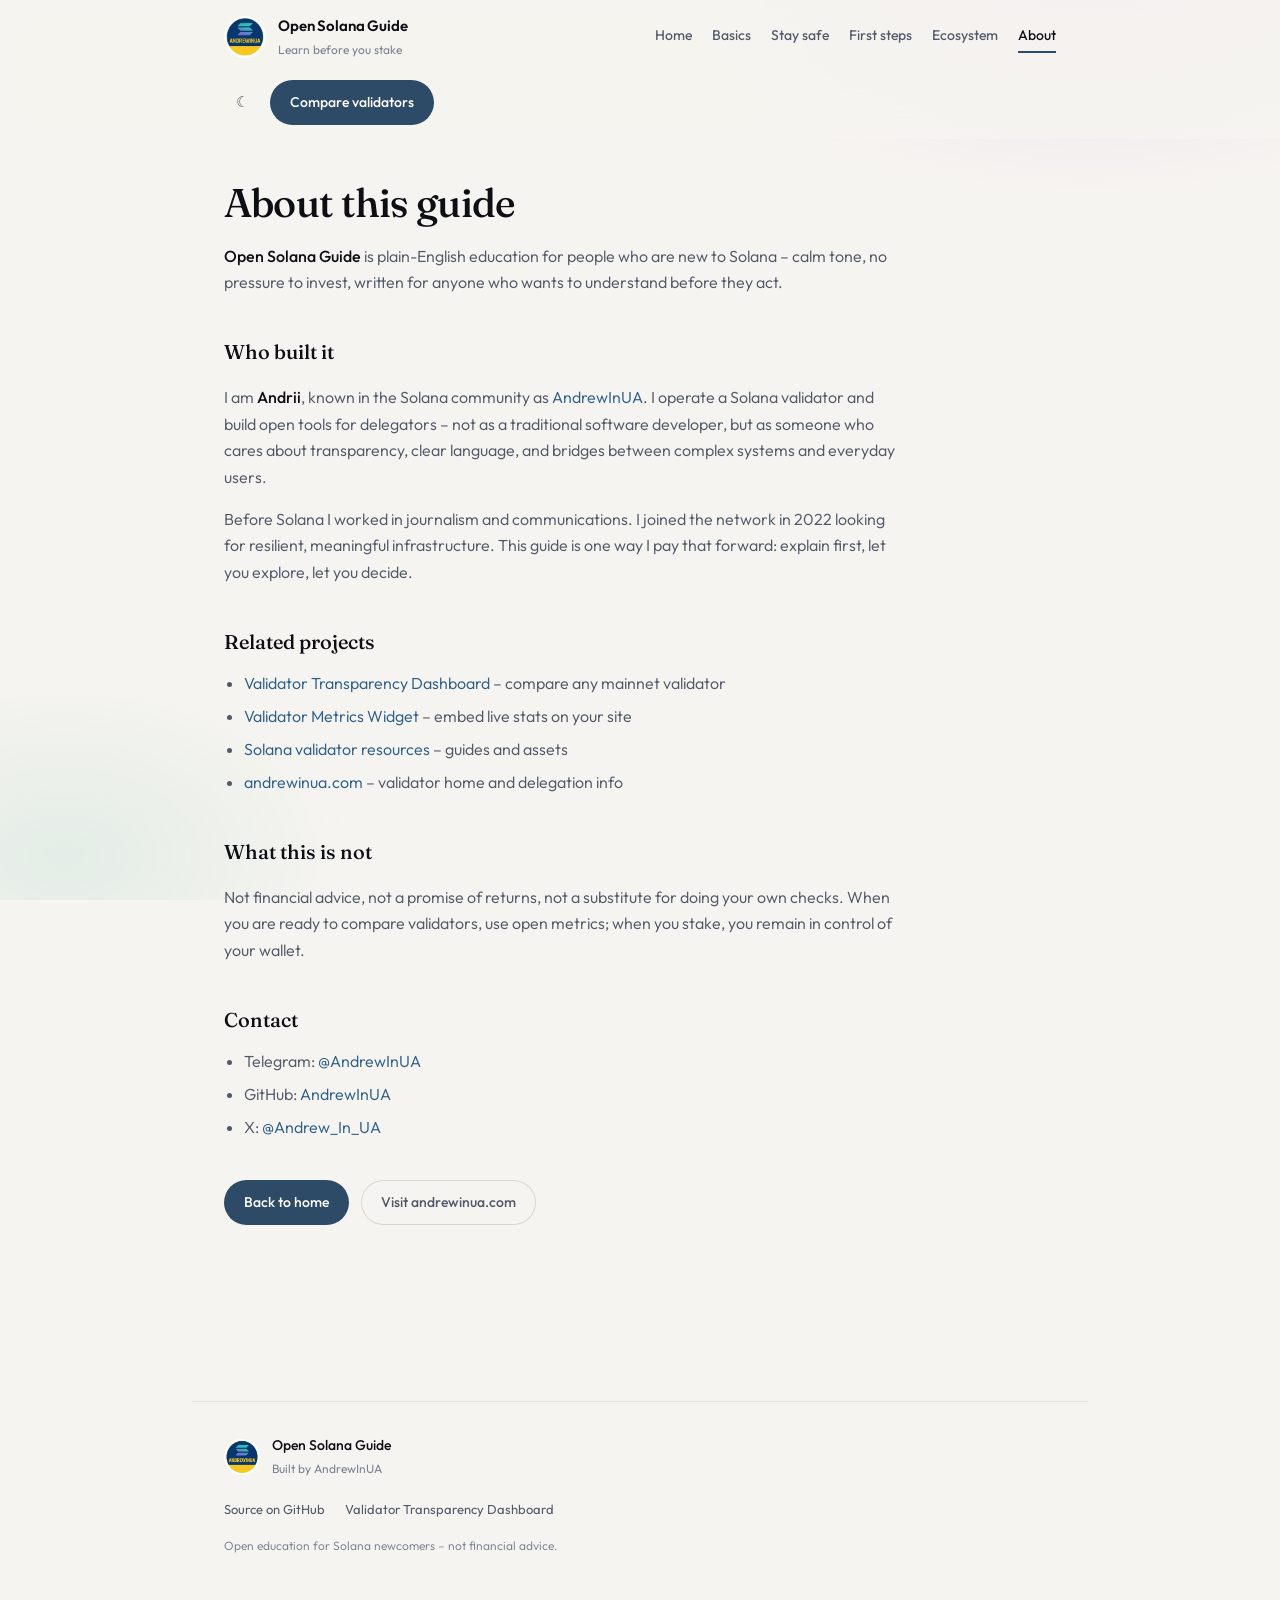
==== commit 16b064d4: "Link header logo to andrewinua.com validator site. Logo opens the personal validator site in a new t" ====
--- a/about.html
+++ b/about.html
@@ -15,13 +15,17 @@
 <body>
   <header class="site-header">
     <div class="site-header-inner">
-      <a href="./index.html" class="brand">
-        <img src="./assets/logo.png" alt="AndrewInUA" class="brand-logo" width="44" height="44" />
-        <span class="brand-text">
-          <span class="brand-title">Open Solana Guide</span>
-          <span class="brand-tag">Learn before you stake</span>
-        </span>
-      </a>
+      <div class="brand">
+        <a href="https://andrewinua.com/" class="brand-logo-link" target="_blank" rel="noopener noreferrer" aria-label="AndrewInUA validator – andrewinua.com">
+          <img src="./assets/logo.png" alt="" class="brand-logo" width="44" height="44" />
+        </a>
+        <a href="./index.html" class="brand-text-link">
+          <span class="brand-text">
+            <span class="brand-title">Open Solana Guide</span>
+            <span class="brand-tag">Learn before you stake</span>
+          </span>
+        </a>
+      </div>
       <nav class="site-nav" aria-label="Main">
         <a href="./index.html">Home</a>
         <a href="./basics.html">Basics</a>
--- a/styles.css
+++ b/styles.css
@@ -93,10 +93,34 @@
   display: flex;
   align-items: center;
   gap: 12px;
+  min-width: 0;
+}
+
+.brand-logo-link,
+.brand-text-link {
   text-decoration: none !important;
 }
 
-.brand:hover { text-decoration: none !important; }
+.brand-logo-link {
+  flex-shrink: 0;
+  line-height: 0;
+  border-radius: 50%;
+  transition: opacity 0.2s ease, transform 0.2s ease;
+}
+
+.brand-logo-link:hover {
+  text-decoration: none !important;
+  opacity: 0.88;
+  transform: scale(1.03);
+}
+
+.brand-text-link:hover {
+  text-decoration: none !important;
+}
+
+.brand-text-link:hover .brand-title {
+  color: var(--link-hover);
+}
 
 .brand-logo {
   width: 42px;
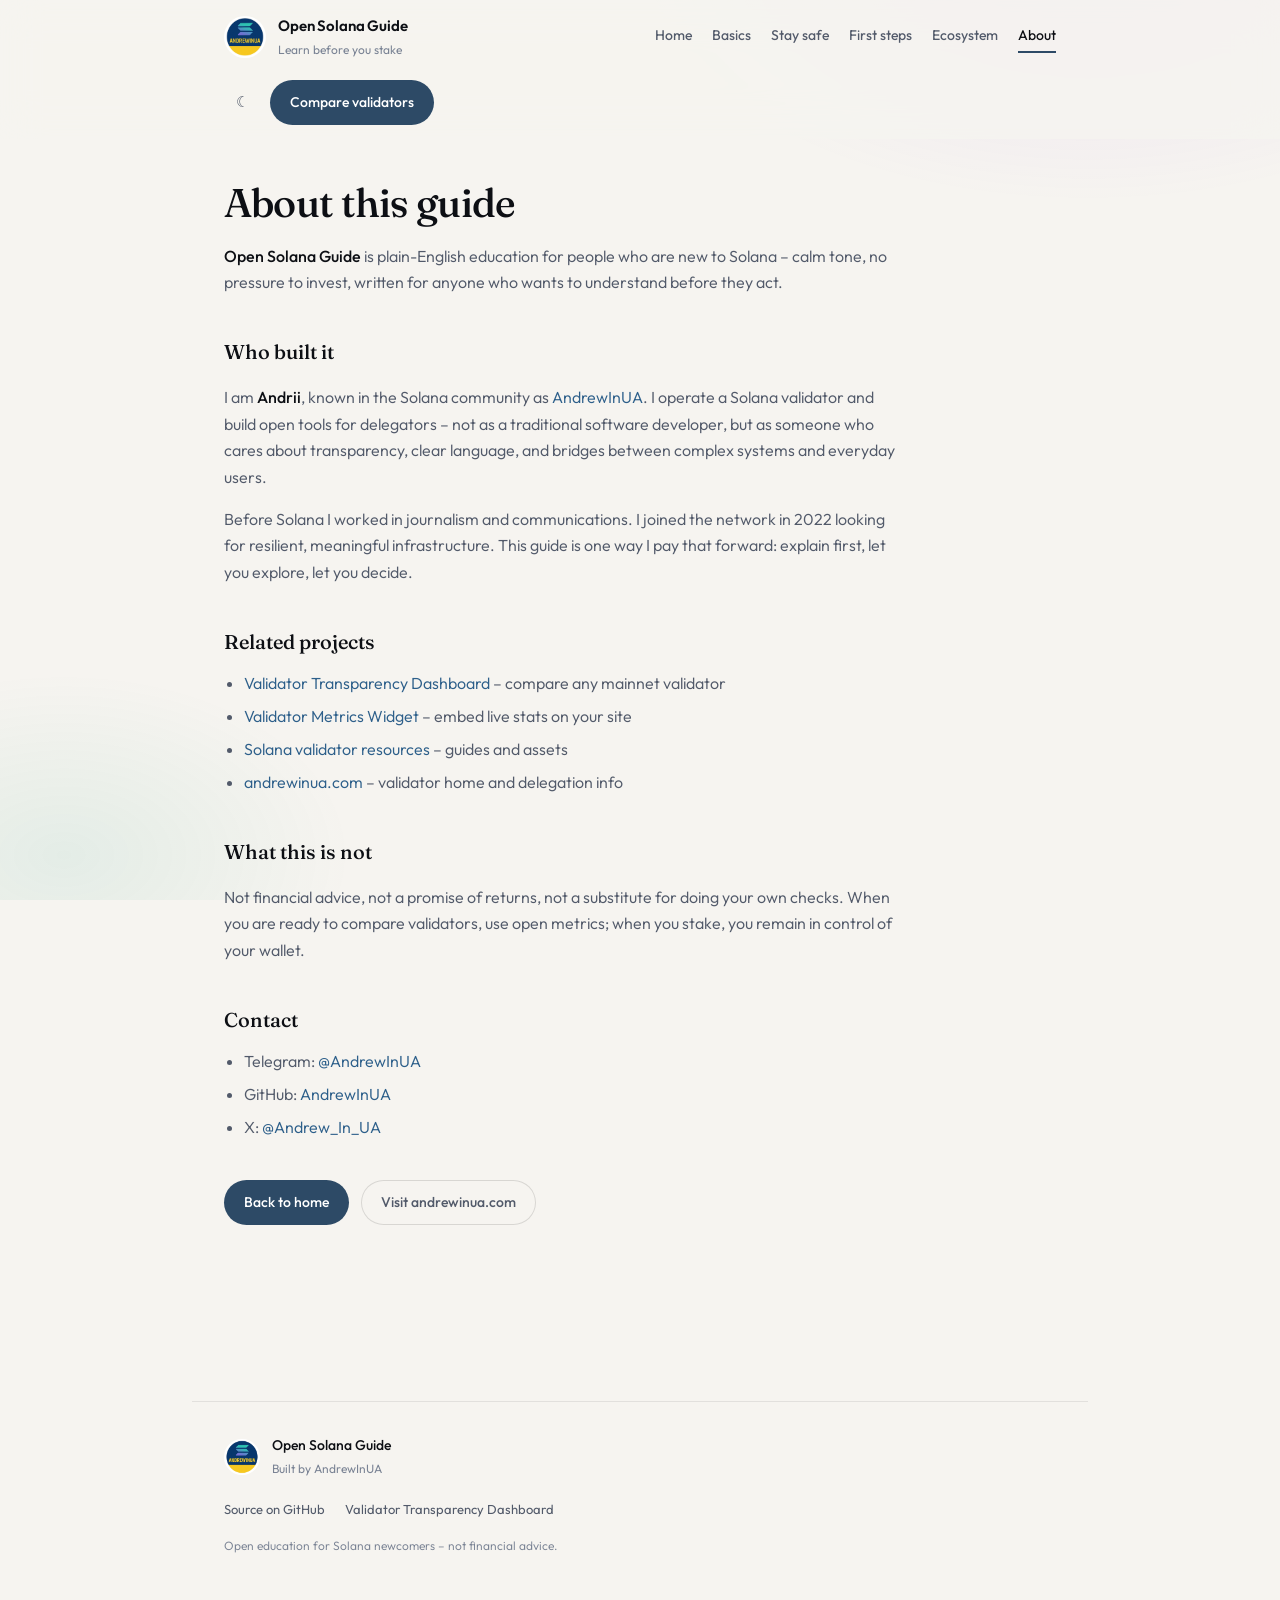
==== commit 6cc2a8b1: "Match footer links to header: logo to validator site, title to home. Footer logo opens andrewinua.co" ====
--- a/about.html
+++ b/about.html
@@ -90,9 +90,11 @@
 
   <footer class="wrap site-footer">
     <div class="footer-brand">
-      <img src="./assets/logo.png" alt="" width="36" height="36" />
-      <div>
-        <strong>Open Solana Guide</strong>
+      <a href="https://andrewinua.com/" class="footer-logo-link" target="_blank" rel="noopener noreferrer" aria-label="AndrewInUA validator – andrewinua.com">
+        <img src="./assets/logo.png" alt="" width="36" height="36" />
+      </a>
+      <div class="footer-brand-text">
+        <a href="./index.html" class="footer-title-link"><strong>Open Solana Guide</strong></a>
         <span>Built by AndrewInUA</span>
       </div>
     </div>
--- a/styles.css
+++ b/styles.css
@@ -564,18 +564,50 @@
   margin-bottom: 1.25rem;
 }
 
-.footer-brand img {
+.footer-logo-link {
+  flex-shrink: 0;
+  line-height: 0;
+  text-decoration: none !important;
+  border-radius: 50%;
+  transition: opacity 0.2s ease, transform 0.2s ease;
+}
+
+.footer-logo-link:hover {
+  text-decoration: none !important;
+  opacity: 0.88;
+  transform: scale(1.03);
+}
+
+.footer-logo-link img {
   width: 36px;
   height: 36px;
   border-radius: 50%;
   object-fit: cover;
-}
-
-.footer-brand strong {
   display: block;
+}
+
+.footer-brand-text {
+  min-width: 0;
+}
+
+.footer-title-link {
+  display: block;
+  text-decoration: none !important;
+}
+
+.footer-title-link:hover {
+  text-decoration: none !important;
+}
+
+.footer-title-link strong {
   color: var(--heading);
   font-size: 14px;
   font-weight: 500;
+  transition: color 0.2s ease;
+}
+
+.footer-title-link:hover strong {
+  color: var(--link-hover);
 }
 
 .footer-brand span {
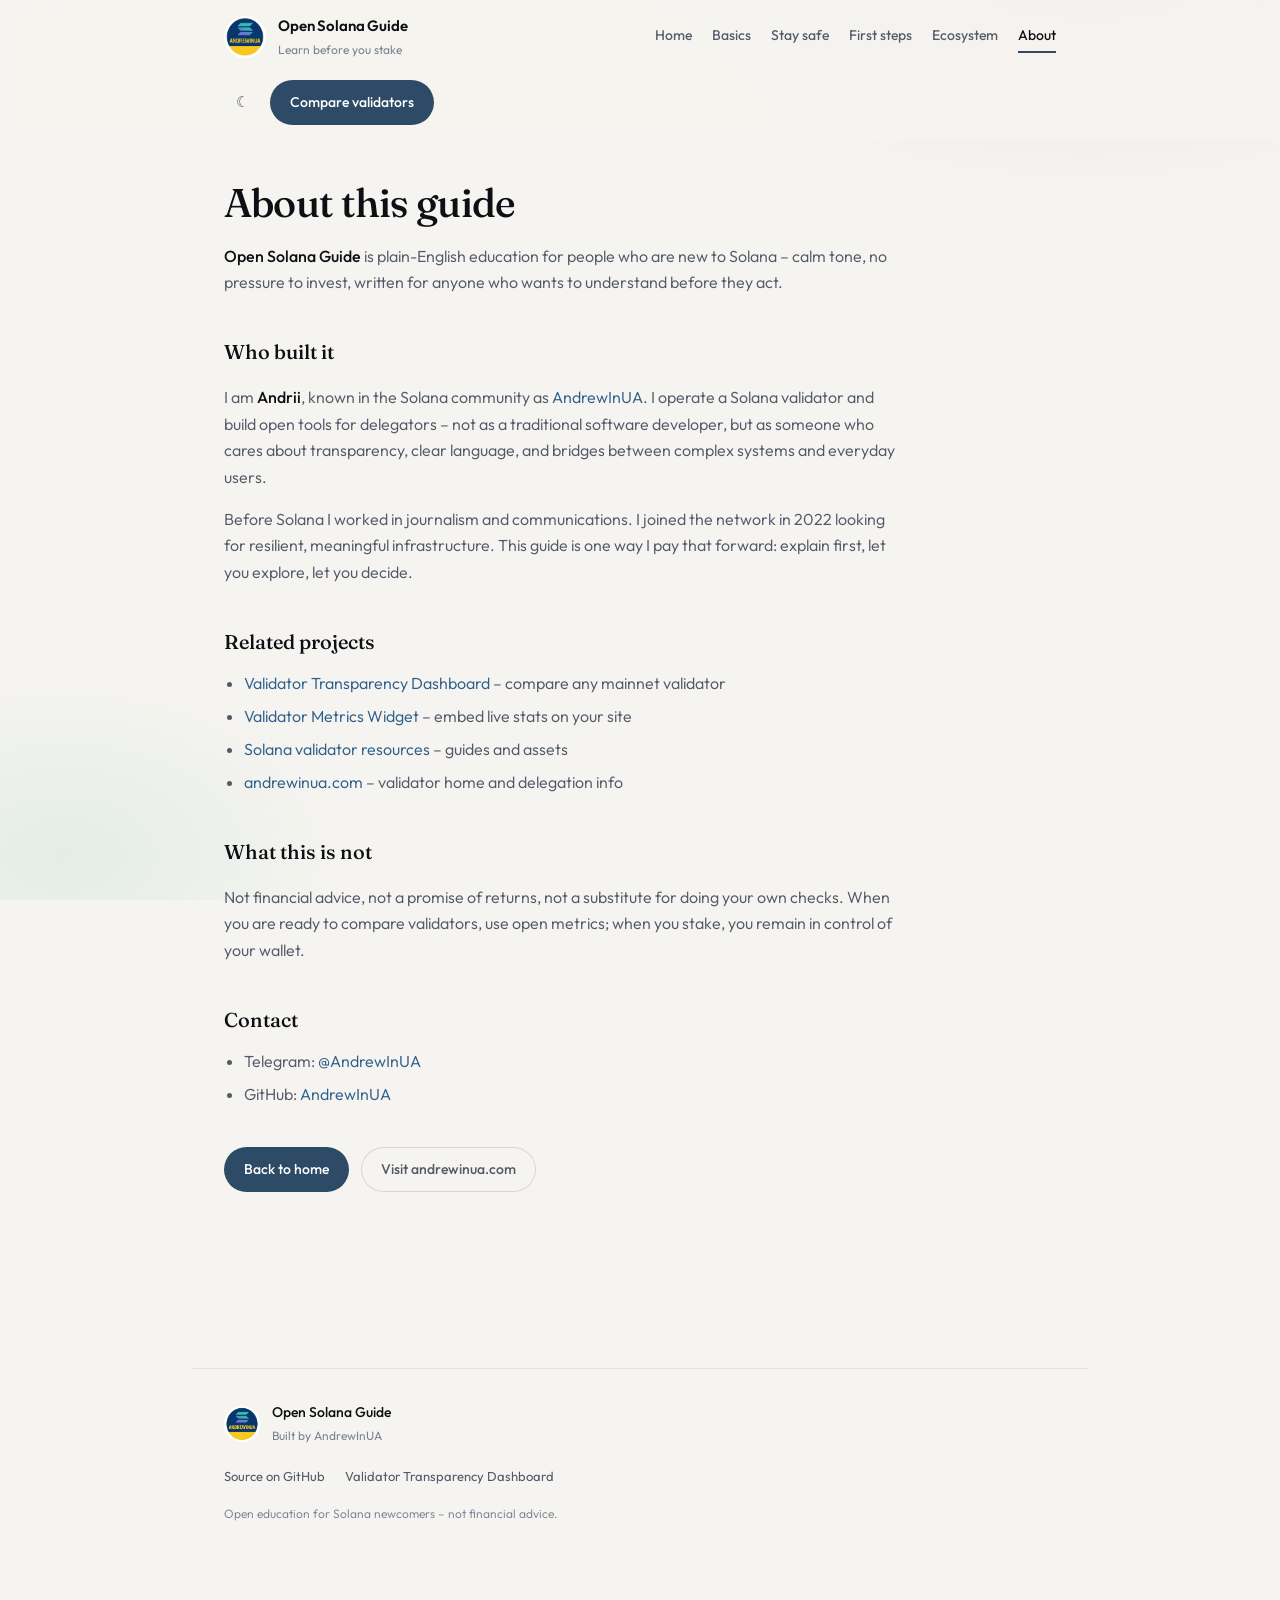
==== commit b3d1cd40: "Remove X link from contact information Removed X social media link from contact section." ====
--- a/about.html
+++ b/about.html
@@ -78,7 +78,6 @@
     <ul>
       <li>Telegram: <a href="https://t.me/AndrewInUA" target="_blank" rel="noopener">@AndrewInUA</a></li>
       <li>GitHub: <a href="https://github.com/AndrewInUA" target="_blank" rel="noopener">AndrewInUA</a></li>
-      <li>X: <a href="https://x.com/Andrew_In_UA" target="_blank" rel="noopener">@Andrew_In_UA</a></li>
     </ul>
 
     <div class="path-row">
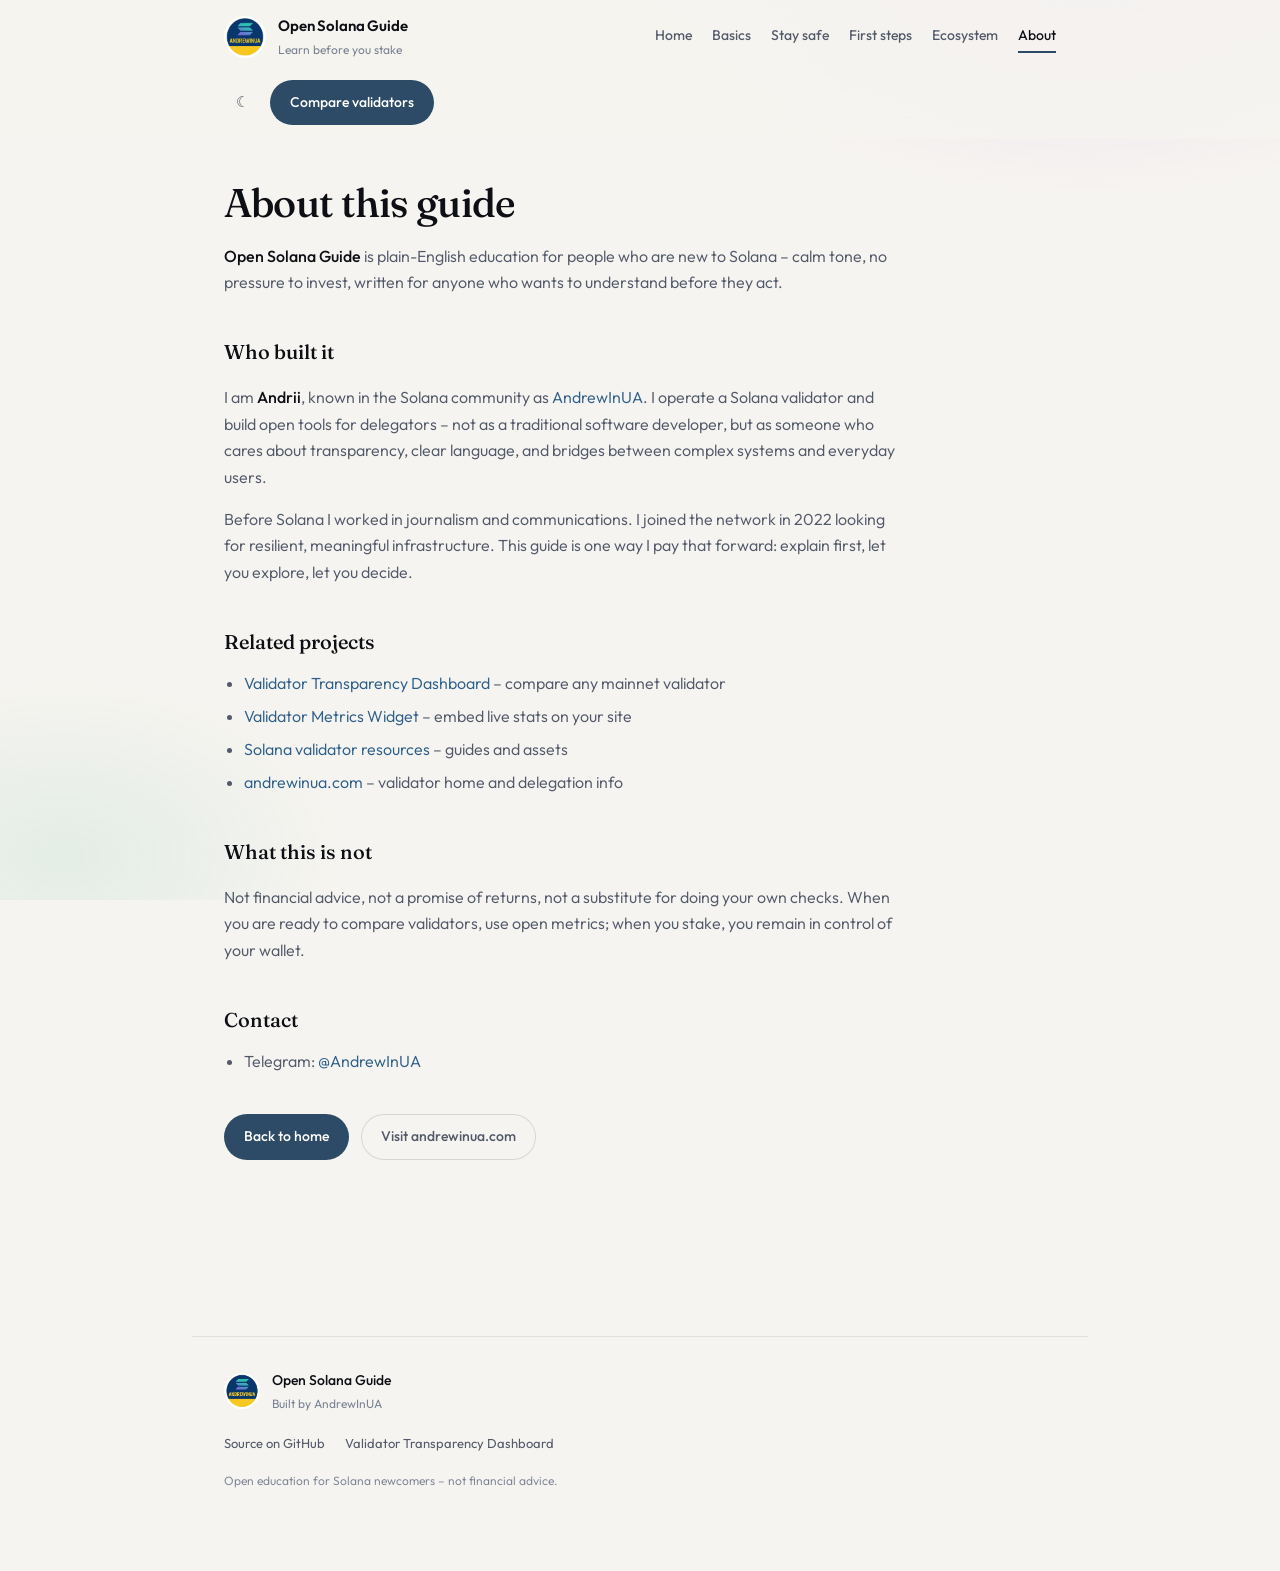
==== commit 7f5692b6: "Remove GitHub link from contact section Removed GitHub contact link from the about page." ====
--- a/about.html
+++ b/about.html
@@ -77,7 +77,6 @@
     <h2>Contact</h2>
     <ul>
       <li>Telegram: <a href="https://t.me/AndrewInUA" target="_blank" rel="noopener">@AndrewInUA</a></li>
-      <li>GitHub: <a href="https://github.com/AndrewInUA" target="_blank" rel="noopener">AndrewInUA</a></li>
     </ul>
 
     <div class="path-row">
